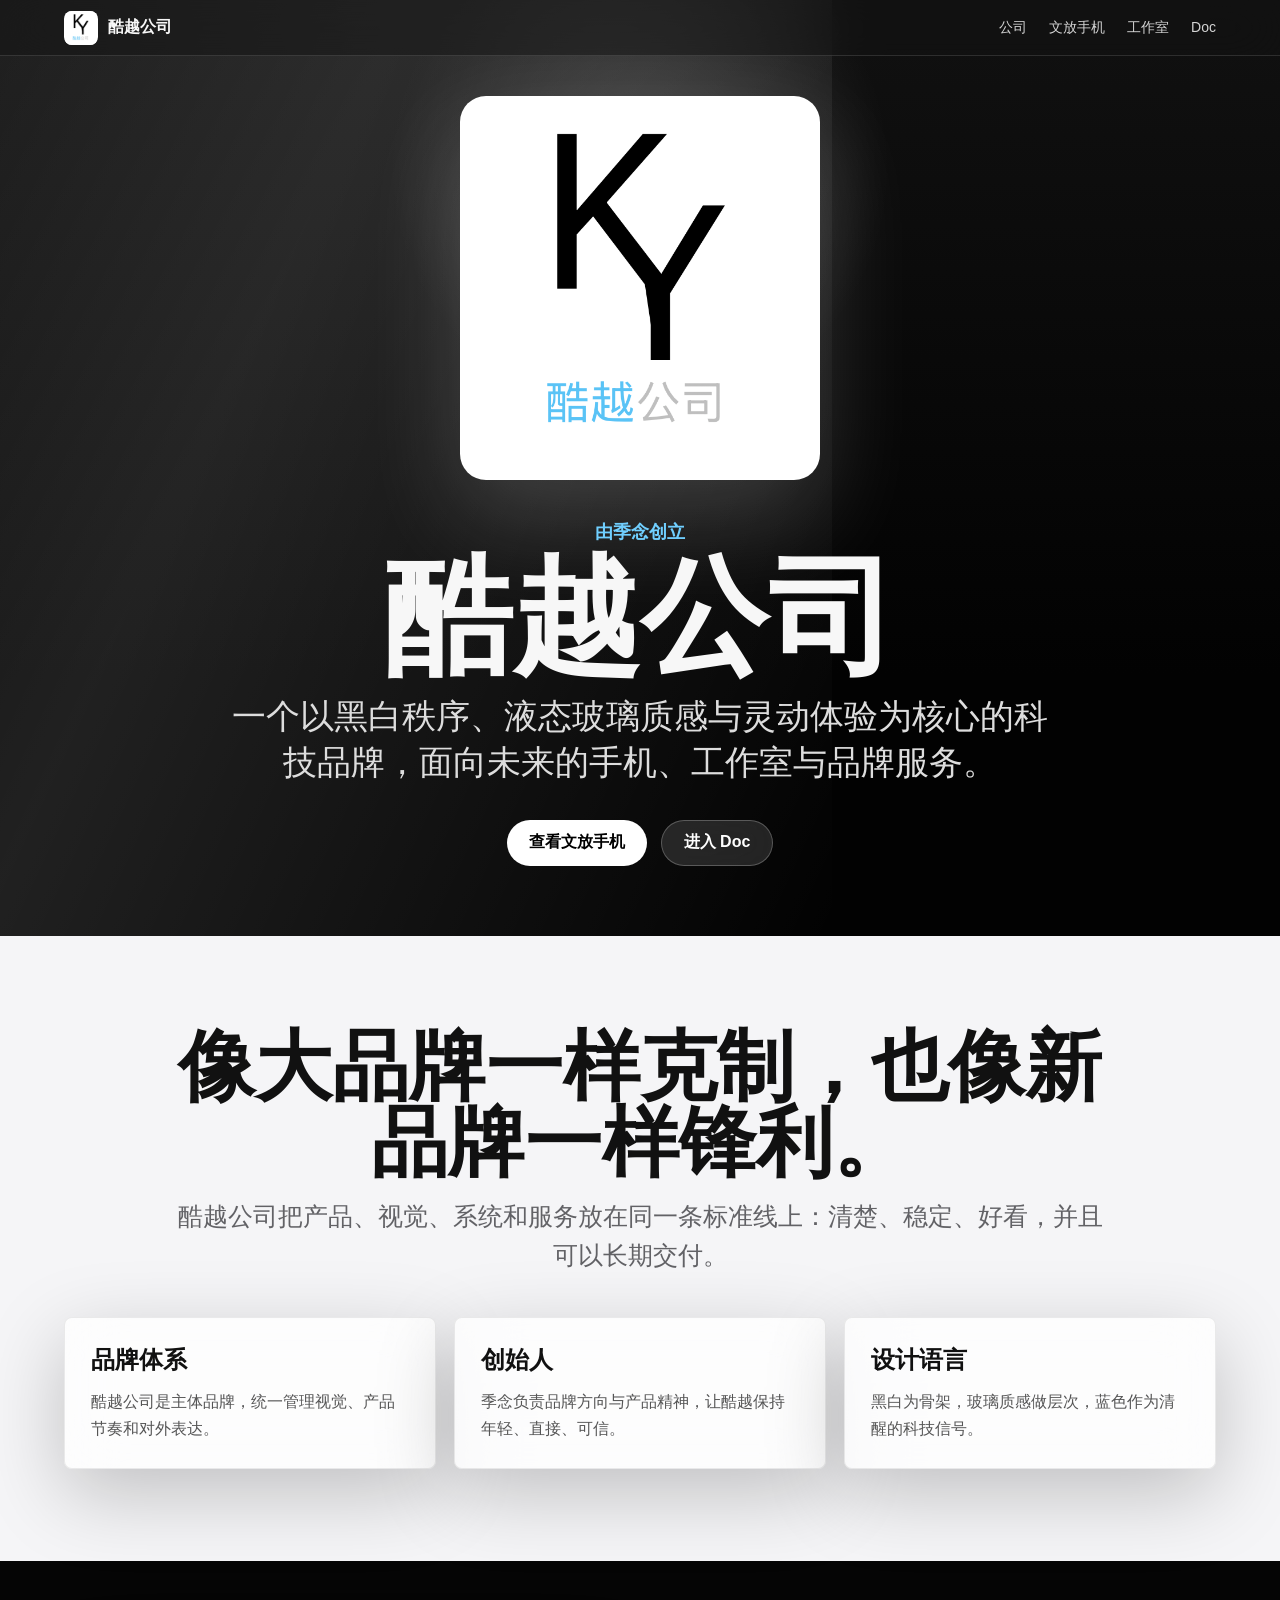
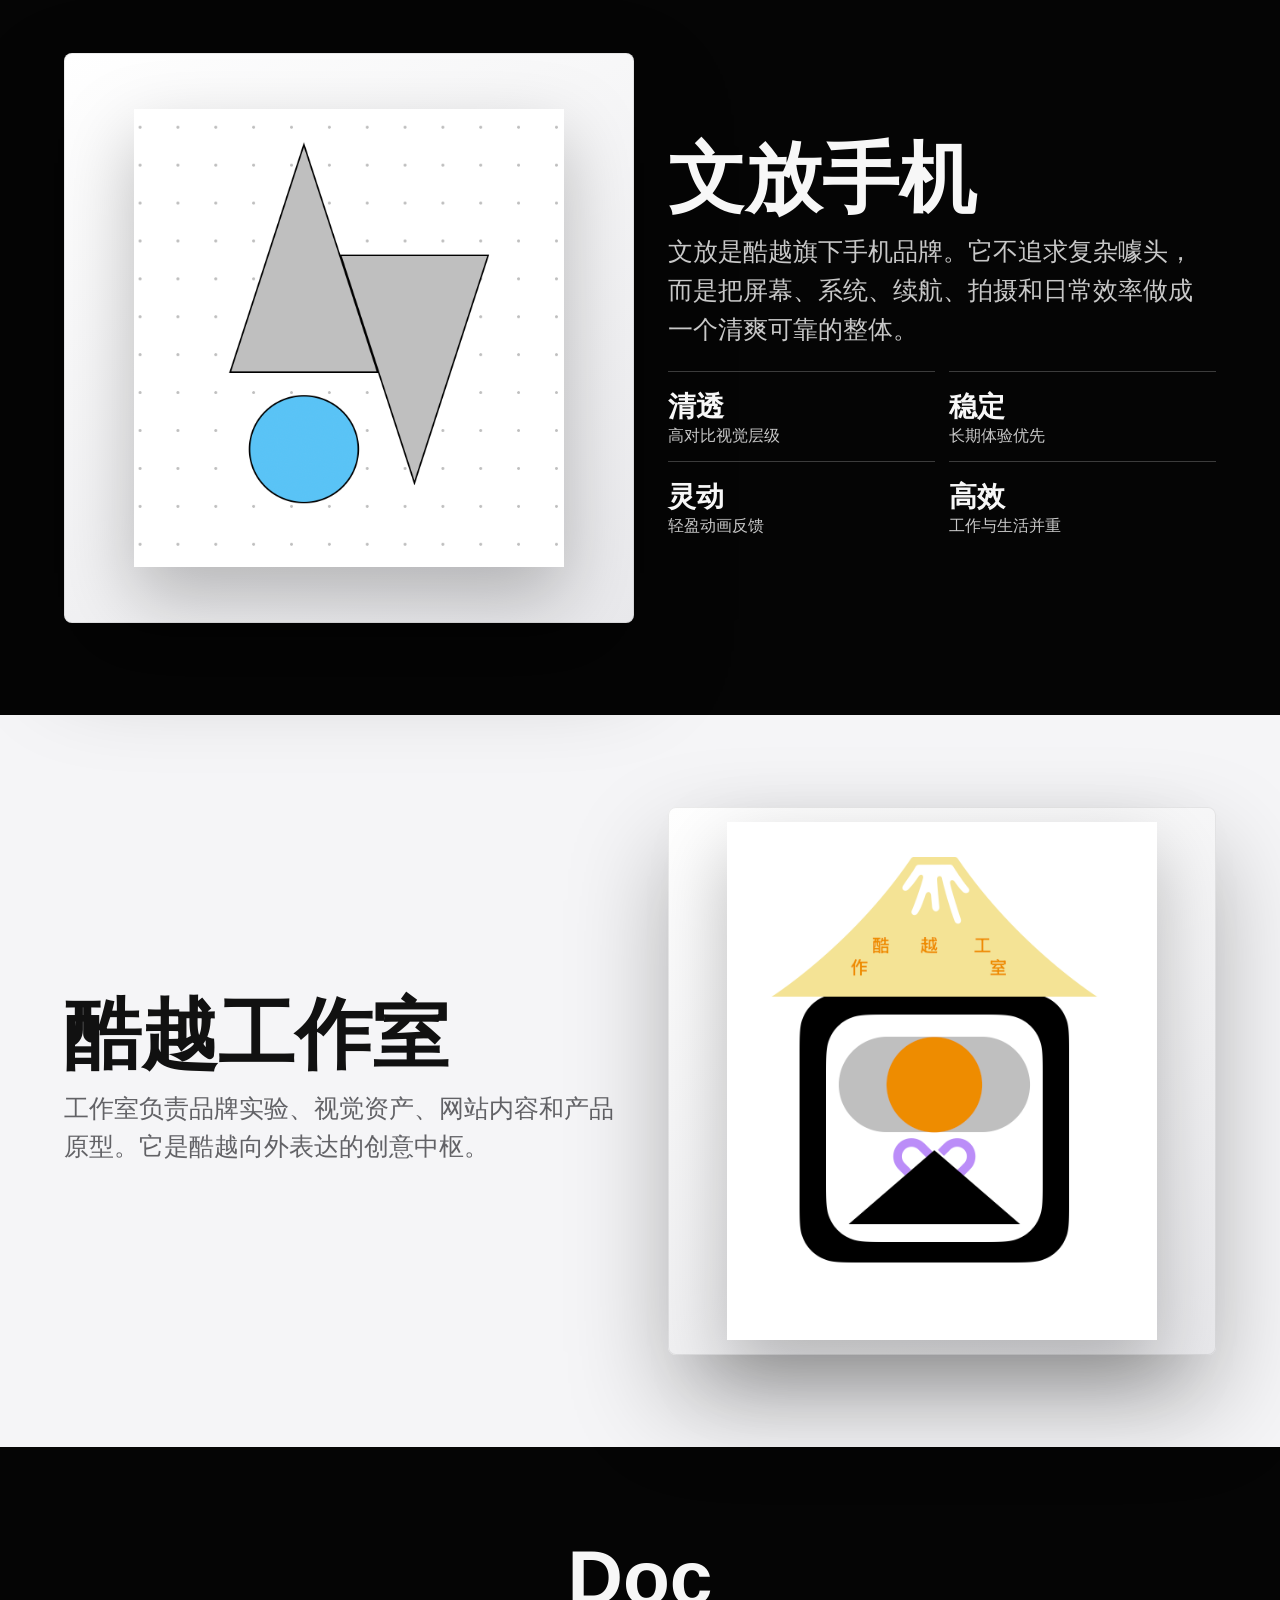
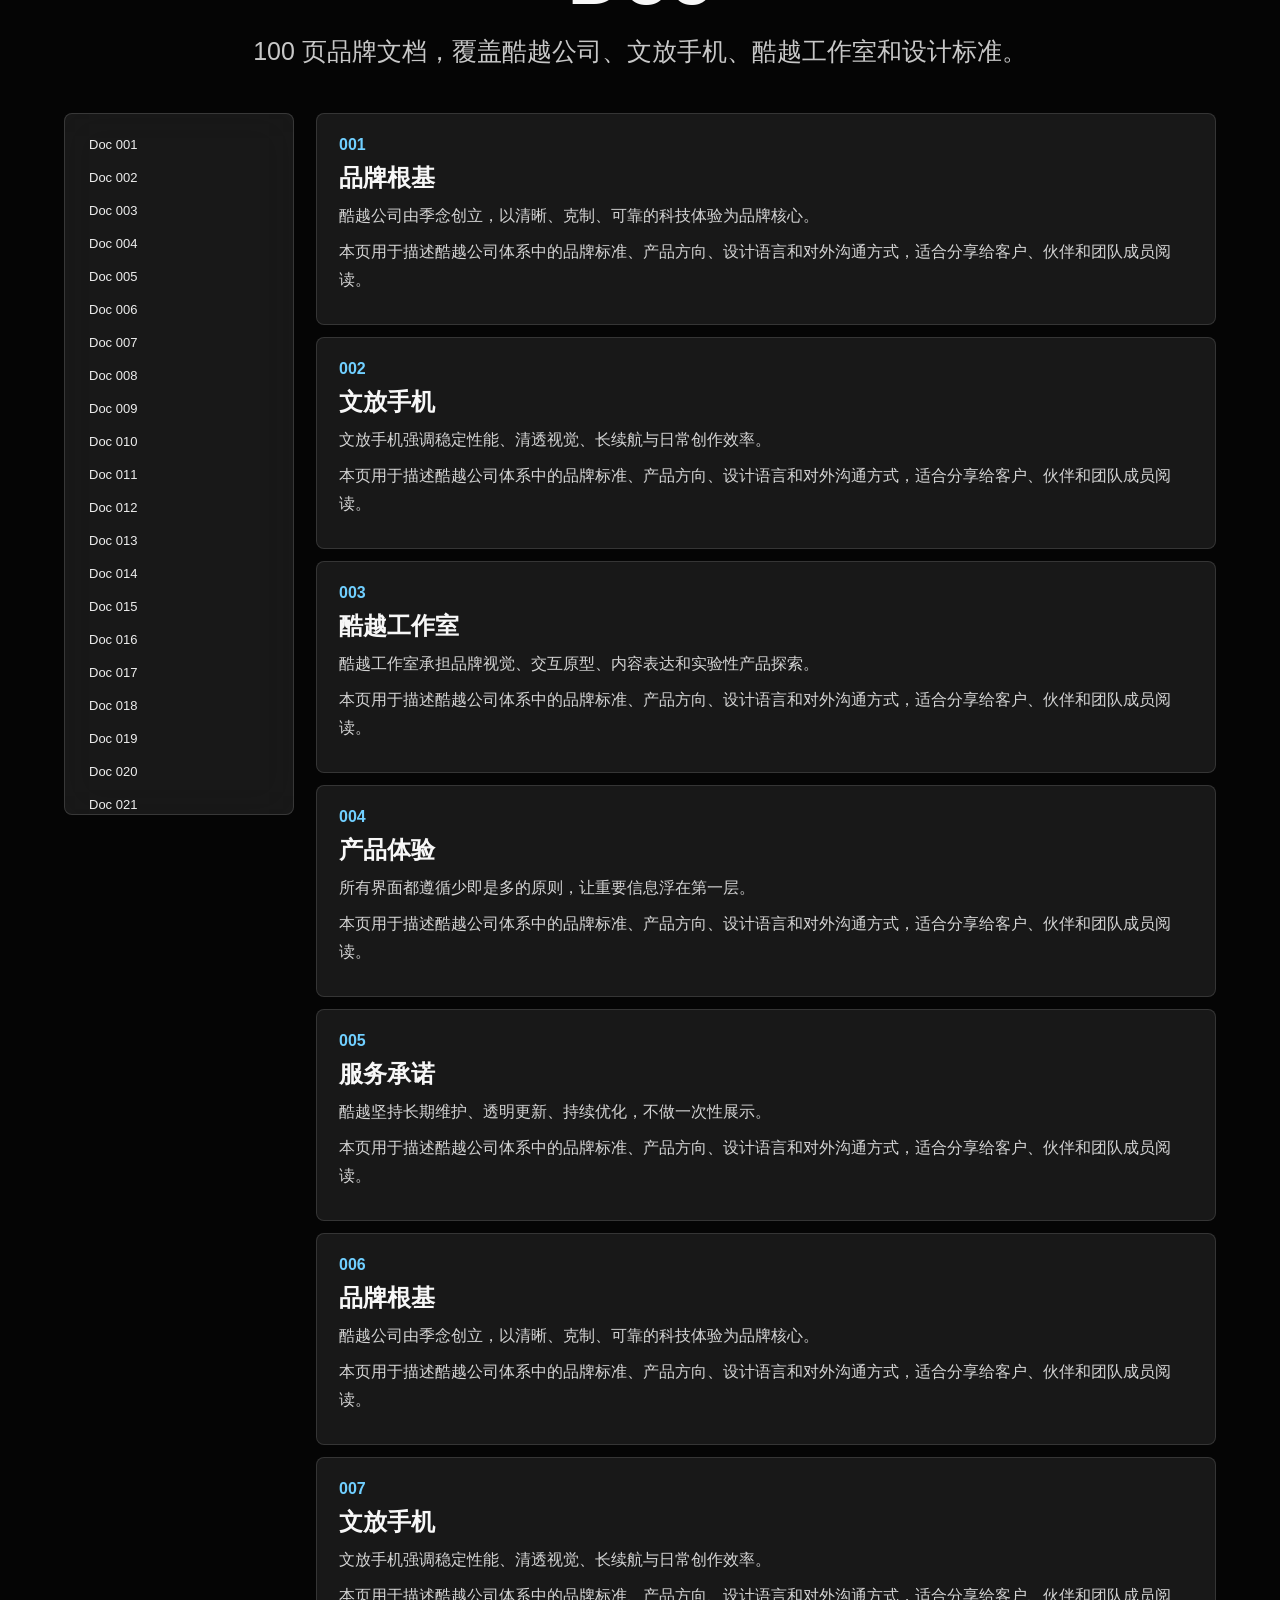
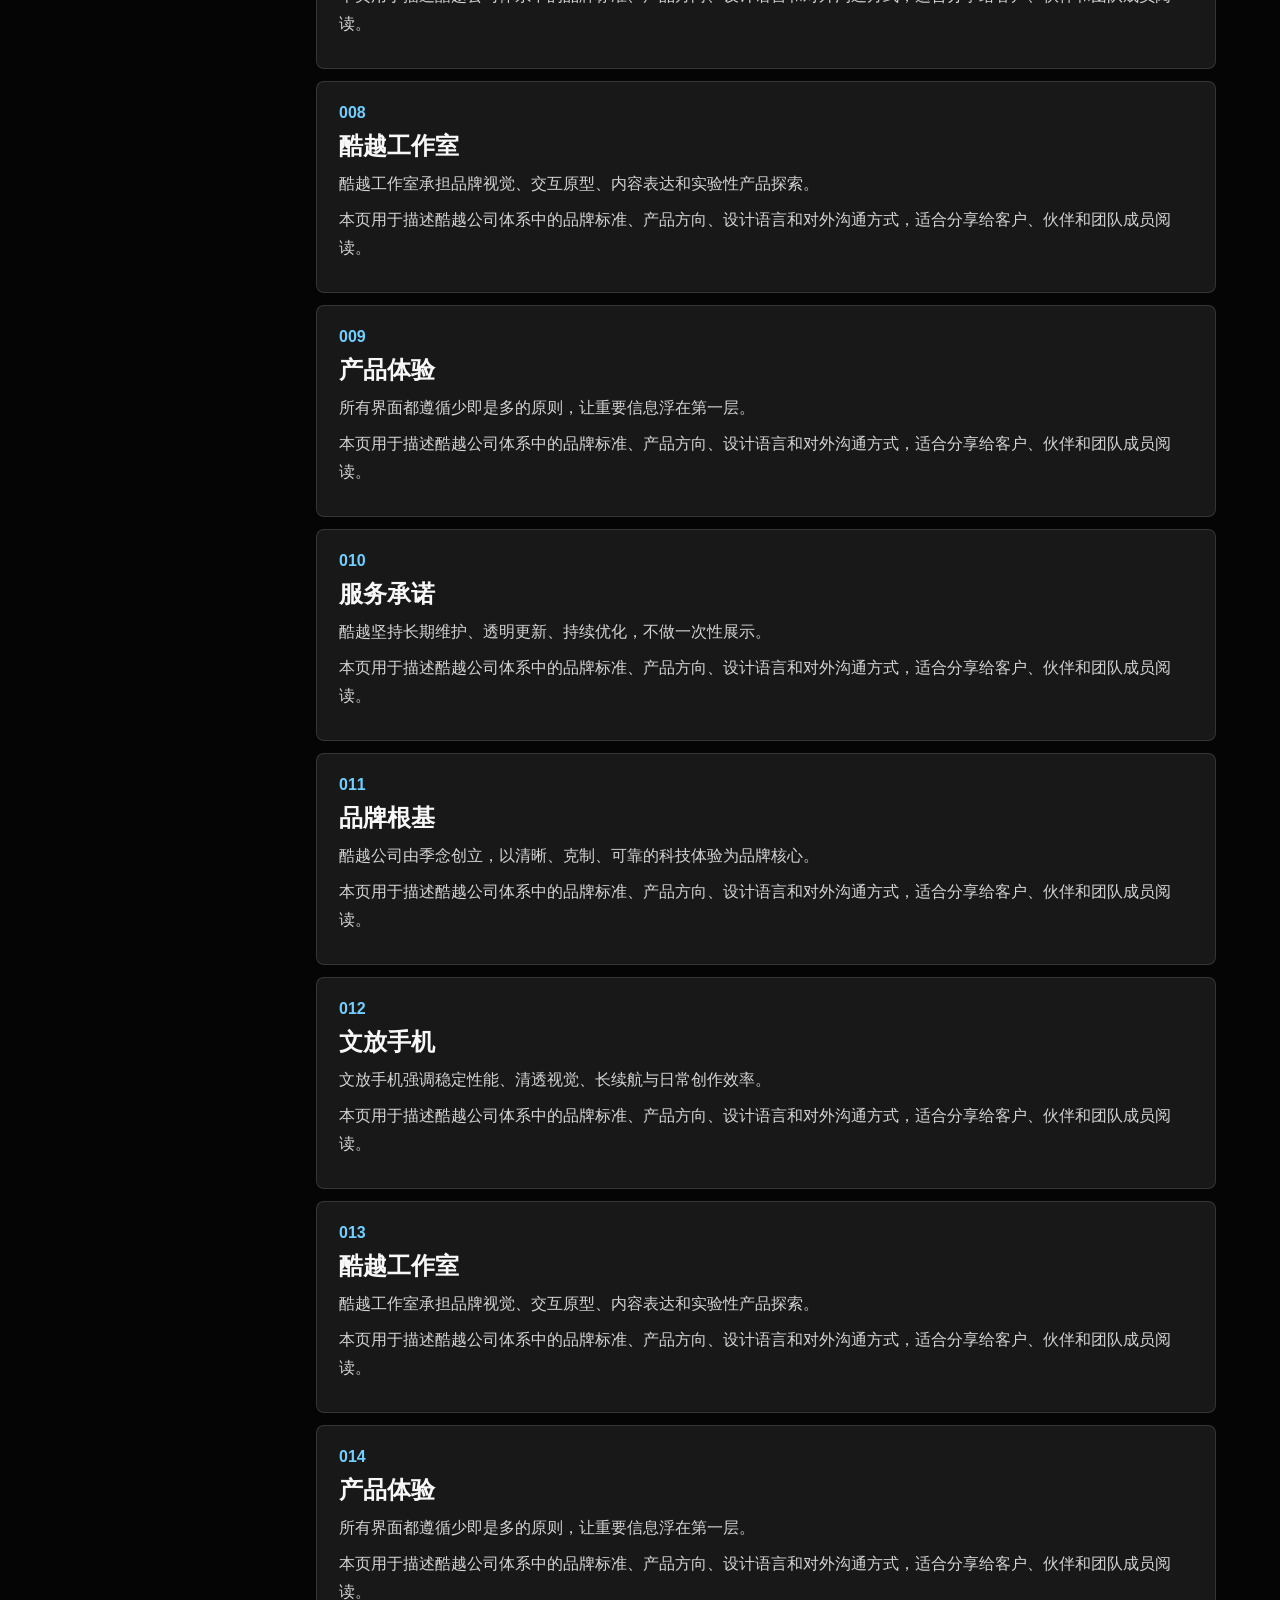
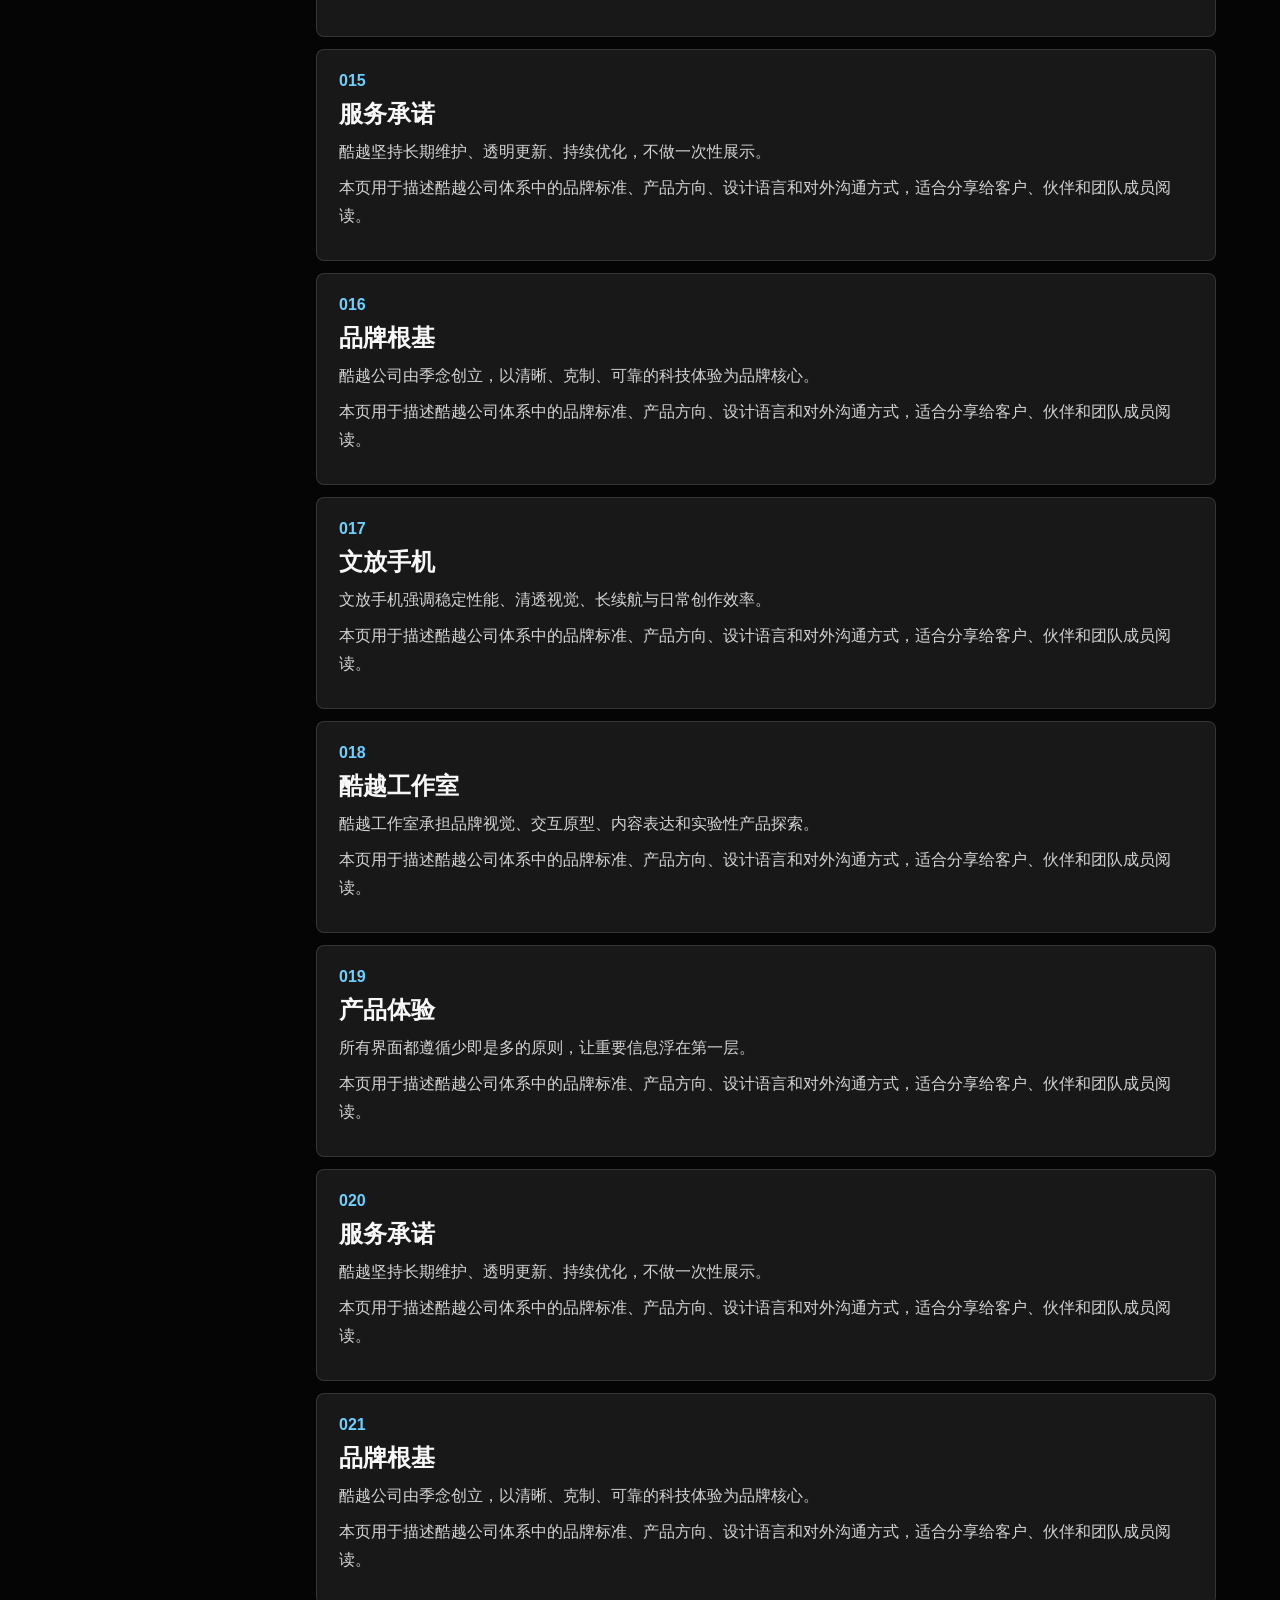
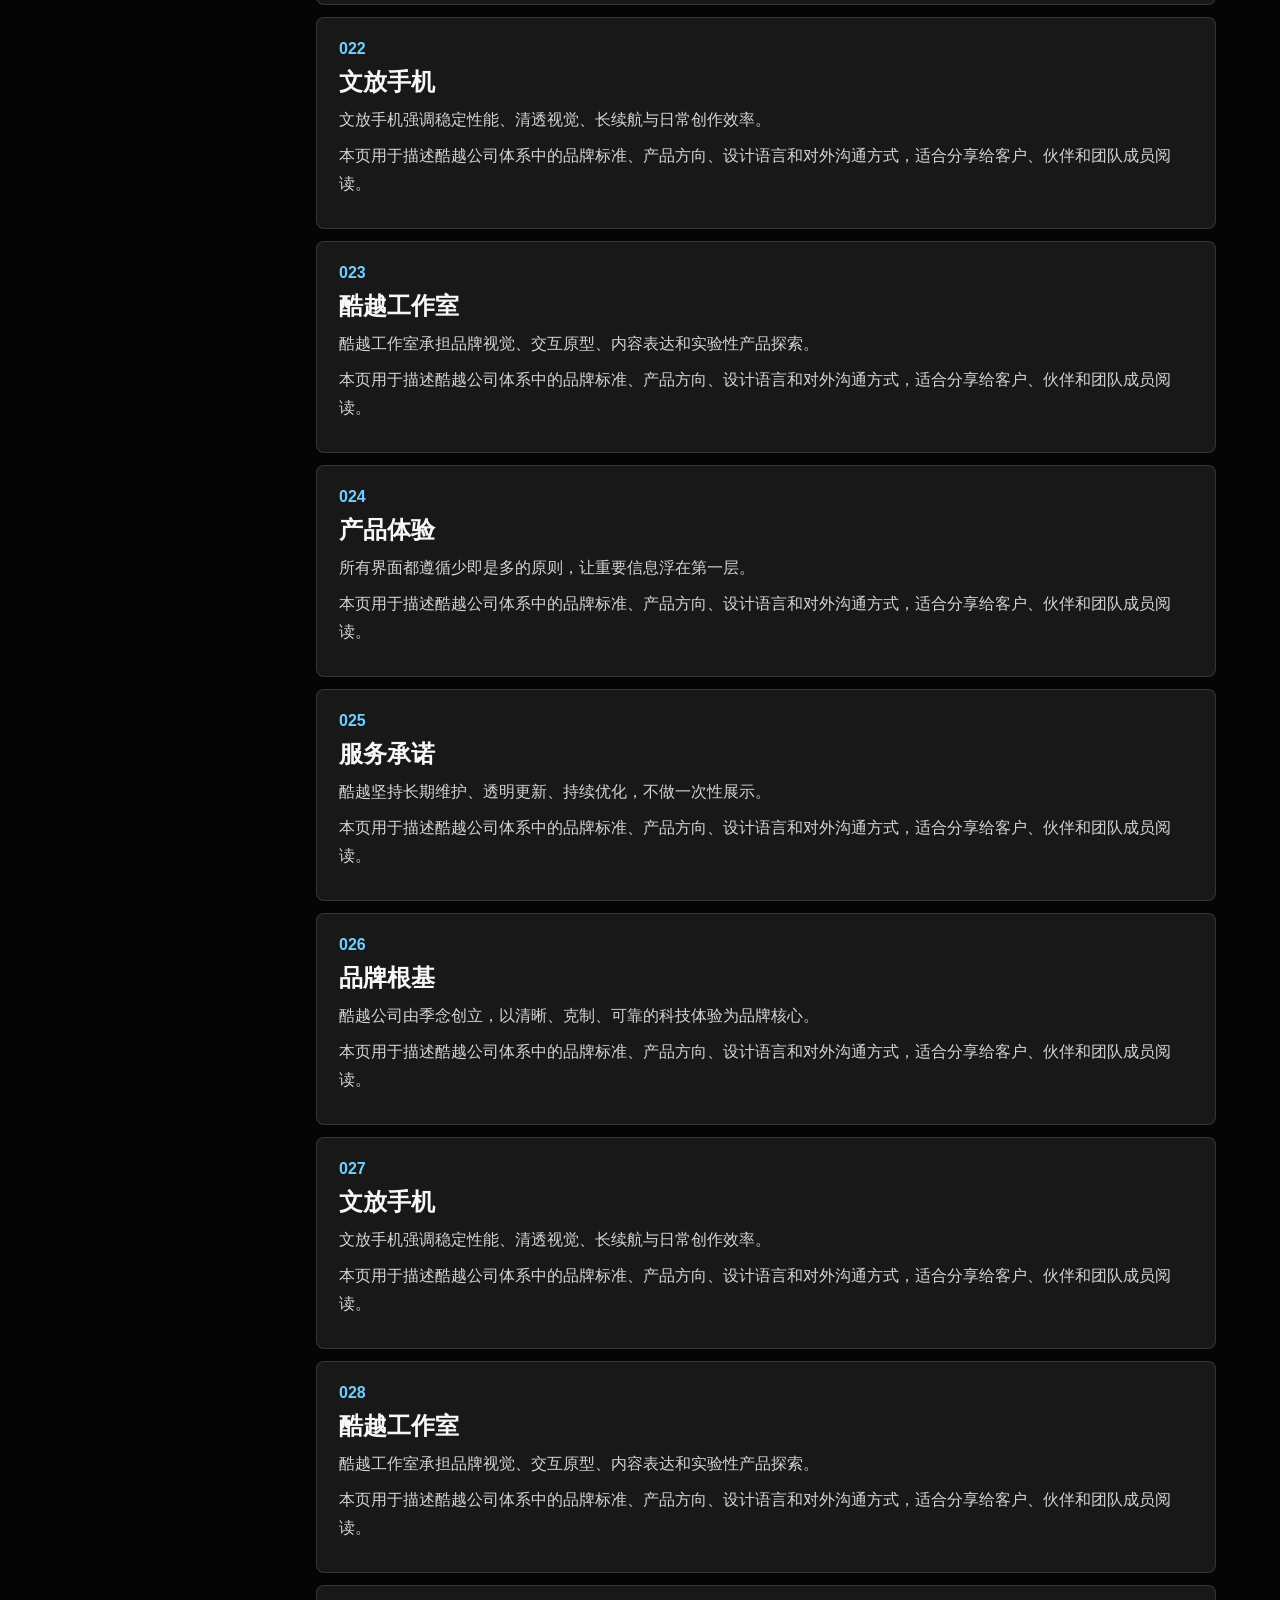
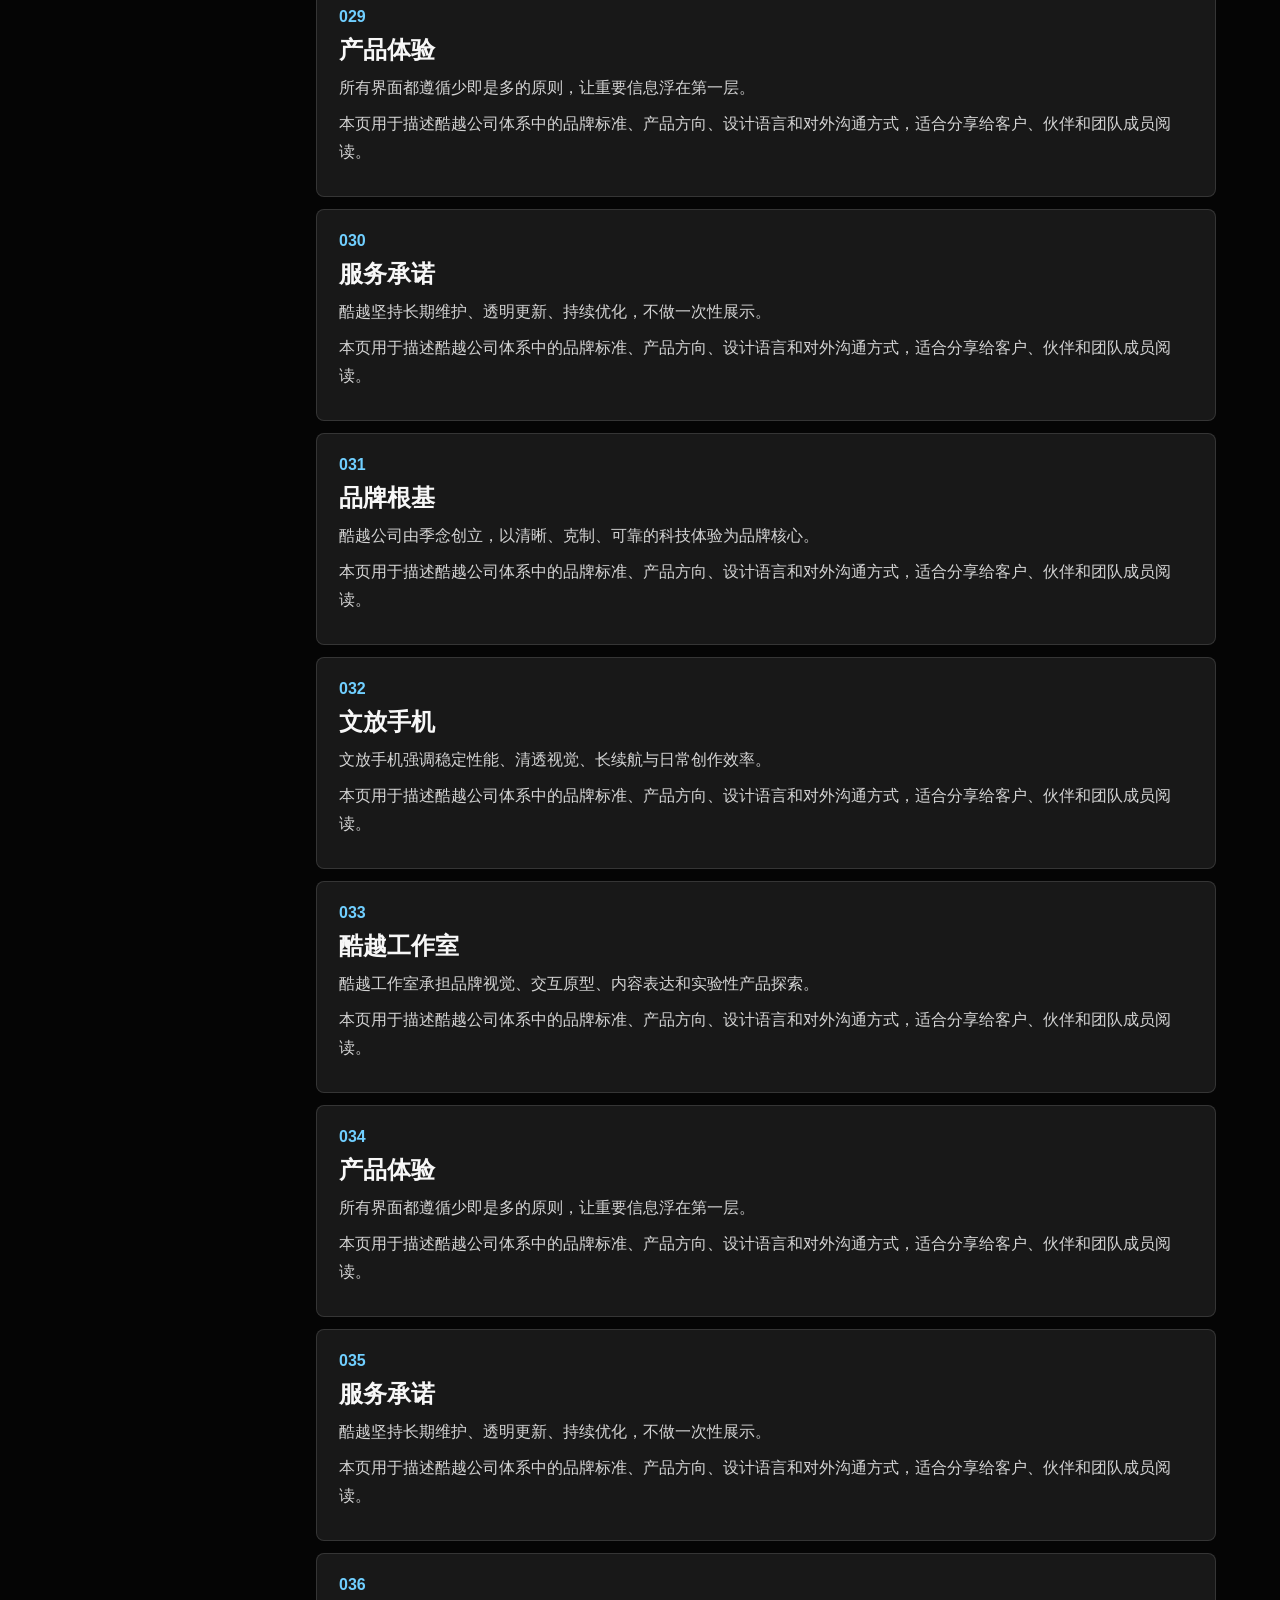
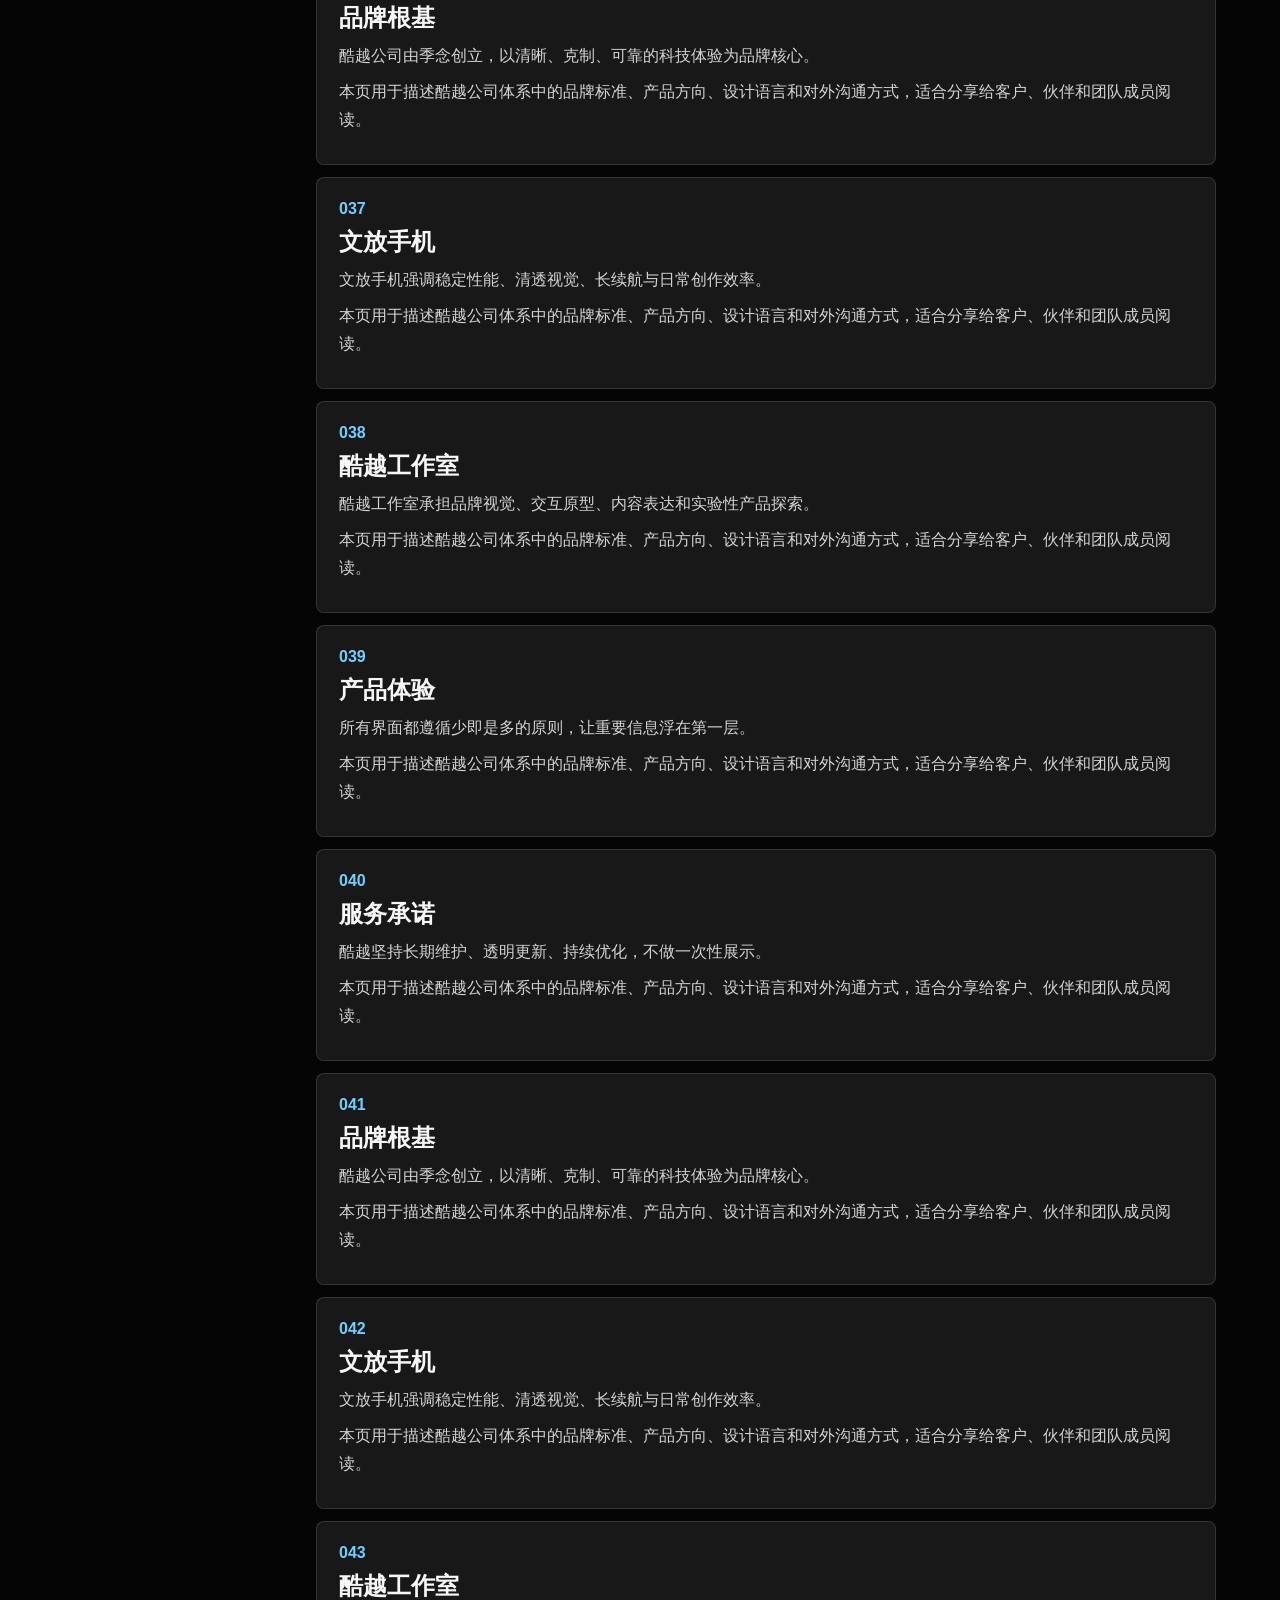
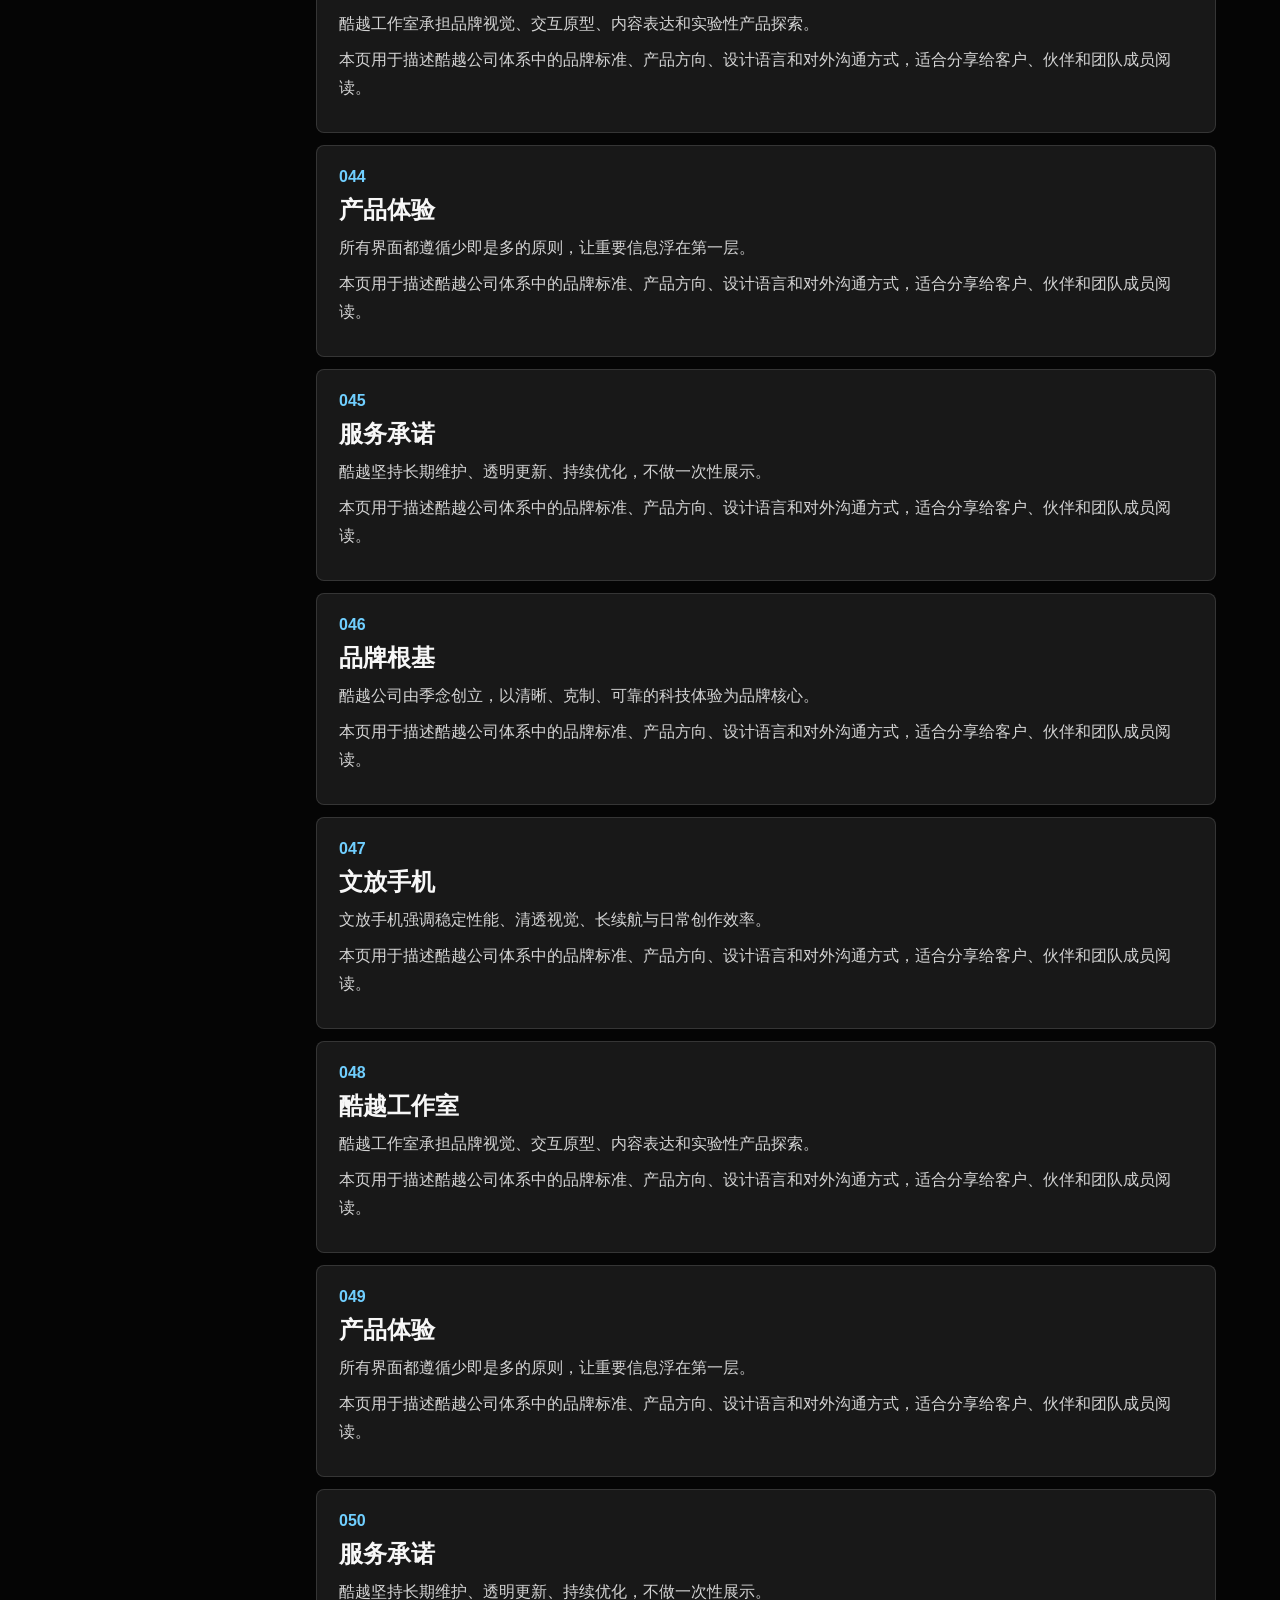
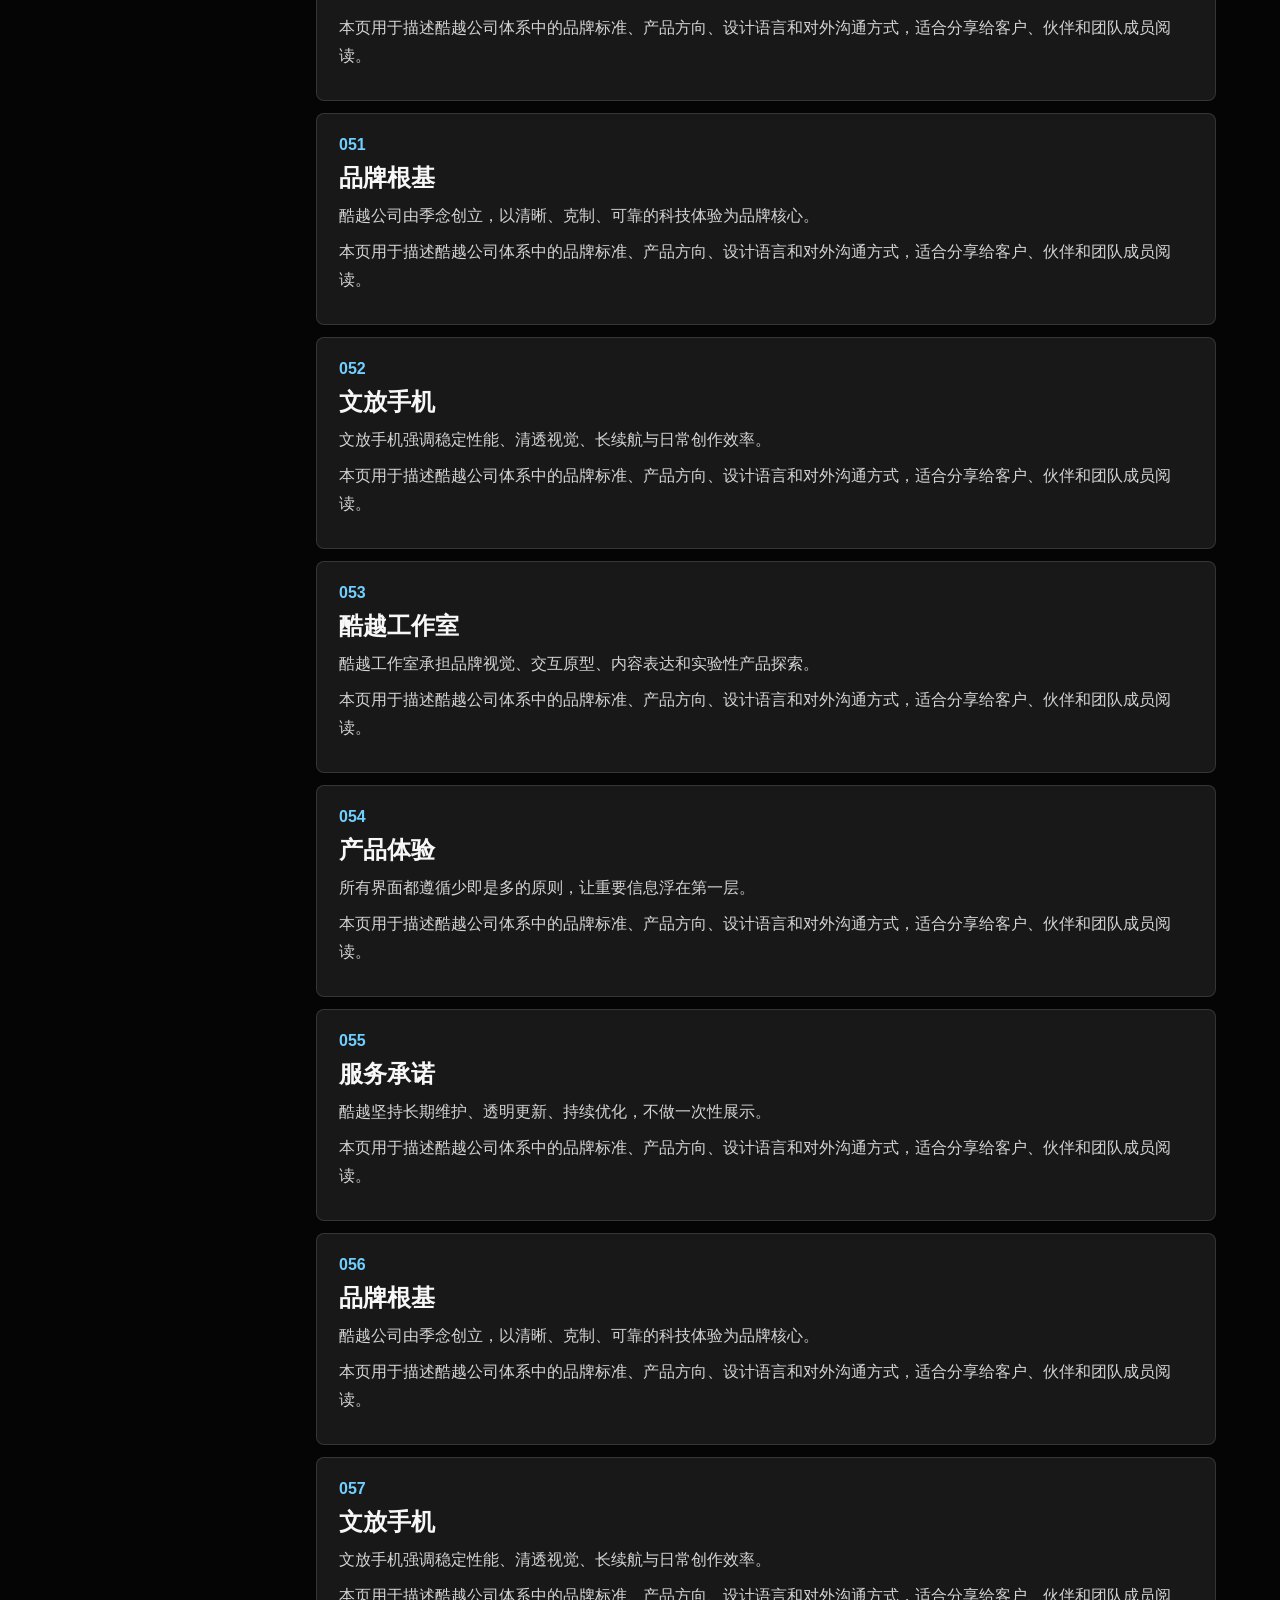
==== index.html @ 1fb1a446 "Add files via upload" ====
<!doctype html>
<html lang="zh-CN">
<head>
<meta charset="utf-8">
<meta name="viewport" content="width=device-width,initial-scale=1">
<title>酷越公司 | Kuyue</title>
<style>
*{box-sizing:border-box}html{scroll-behavior:smooth}body{margin:0;font-family:-apple-system,BlinkMacSystemFont,"SF Pro Display","PingFang SC","Microsoft YaHei",Arial,sans-serif;background:#050505;color:#f7f7f7;letter-spacing:0;overflow-x:hidden}.nav{position:fixed;top:0;left:0;right:0;height:56px;z-index:20;display:flex;align-items:center;justify-content:space-between;padding:0 clamp(18px,5vw,72px);background:rgba(20,20,20,.48);backdrop-filter:blur(26px) saturate(1.5);border-bottom:1px solid rgba(255,255,255,.12)}.brand{display:flex;align-items:center;gap:10px;font-weight:700}.brand img{width:34px;height:34px;object-fit:contain;background:#fff;border-radius:8px}.nav a{color:#f4f4f4;text-decoration:none;font-size:14px;margin-left:22px;opacity:.86}.nav a:hover{opacity:1}.hero{min-height:96vh;display:grid;place-items:center;padding:96px 22px 70px;position:relative;background:radial-gradient(circle at 50% 18%,rgba(255,255,255,.18),transparent 25%),linear-gradient(180deg,#111,#020202 72%)}.hero:before{content:"";position:absolute;inset:0;background:linear-gradient(115deg,transparent,rgba(255,255,255,.12),transparent);transform:translateX(-35%);animation:shine 8s ease-in-out infinite}@keyframes shine{50%{transform:translateX(35%)}}.hero-inner{position:relative;text-align:center;max-width:1040px}.hero-logo{width:min(360px,70vw);border-radius:26px;background:rgba(255,255,255,.94);box-shadow:0 40px 100px rgba(255,255,255,.18);margin-bottom:36px}.eyebrow{color:#70cfff;font-size:18px;font-weight:700}.hero h1{font-size:clamp(54px,10vw,132px);line-height:.92;margin:14px 0 18px}.hero p{font-size:clamp(20px,3vw,34px);line-height:1.35;color:#ddd;margin:0 auto;max-width:820px}.actions{display:flex;gap:14px;justify-content:center;flex-wrap:wrap;margin-top:34px}.btn{display:inline-flex;align-items:center;justify-content:center;min-height:46px;padding:0 22px;border-radius:999px;text-decoration:none;font-weight:700}.primary{background:#fff;color:#000}.secondary{background:rgba(255,255,255,.12);color:#fff;border:1px solid rgba(255,255,255,.24);backdrop-filter:blur(18px)}section{padding:92px clamp(20px,5vw,78px)}.light{background:#f5f5f7;color:#111}.dark{background:#050505}.section-head{max-width:930px;margin:0 auto 42px;text-align:center}.section-head h2{font-size:clamp(38px,6vw,78px);line-height:1;margin:0 0 16px}.section-head p{font-size:clamp(18px,2.4vw,25px);color:#626266;line-height:1.55;margin:0}.dark .section-head p{color:#c8c8c8}.grid{display:grid;grid-template-columns:repeat(3,minmax(0,1fr));gap:18px;max-width:1180px;margin:0 auto}.glass{border:1px solid rgba(255,255,255,.28);background:linear-gradient(145deg,rgba(255,255,255,.2),rgba(255,255,255,.06));backdrop-filter:blur(28px) saturate(1.6);border-radius:8px;padding:26px;box-shadow:0 24px 80px rgba(0,0,0,.22)}.light .glass{background:rgba(255,255,255,.74);border-color:rgba(0,0,0,.08)}.glass h3{font-size:24px;margin:0 0 12px}.glass p{color:#d6d6d6;line-height:1.7;margin:0}.light .glass p{color:#555}.product{display:grid;grid-template-columns:1.02fr .98fr;gap:34px;align-items:center;max-width:1180px;margin:0 auto}.device{aspect-ratio:1/1;border-radius:8px;background:linear-gradient(150deg,#fff,#e9e9ec);display:grid;place-items:center;box-shadow:inset 0 0 0 1px rgba(0,0,0,.08),0 45px 100px rgba(0,0,0,.28)}.device img{width:min(430px,82%);filter:drop-shadow(0 30px 36px rgba(0,0,0,.25))}.specs{display:grid;grid-template-columns:repeat(2,1fr);gap:14px;margin-top:22px}.spec{border-top:1px solid rgba(255,255,255,.22);padding-top:16px}.spec b{display:block;font-size:28px}.spec span{color:#c8c8c8}.doc-shell{max-width:1180px;margin:0 auto;display:grid;grid-template-columns:230px 1fr;gap:22px}.doc-nav{position:sticky;top:76px;align-self:start;max-height:78vh;overflow:auto;padding:14px;border-radius:8px;background:rgba(255,255,255,.08);border:1px solid rgba(255,255,255,.14);backdrop-filter:blur(20px)}.doc-nav a{display:block;color:#eee;text-decoration:none;padding:9px 10px;border-radius:6px;font-size:13px}.doc-nav a:hover{background:rgba(255,255,255,.12)}.doc-pages{display:grid;gap:12px}.doc-page{border-radius:8px;padding:22px;background:rgba(255,255,255,.08);border:1px solid rgba(255,255,255,.12)}.doc-page span{color:#70cfff;font-weight:800}.doc-page h3{font-size:24px;margin:8px 0}.doc-page p{color:#d4d4d4;line-height:1.75;margin:0 0 8px}.founder{display:flex;align-items:center;justify-content:space-between;gap:26px;max-width:1180px;margin:0 auto}.founder strong{font-size:clamp(40px,7vw,92px)}.footer{padding:34px clamp(20px,5vw,78px);border-top:1px solid rgba(255,255,255,.12);color:#aaa;display:flex;justify-content:space-between;gap:20px;flex-wrap:wrap}@media(max-width:860px){.nav a{margin-left:12px;font-size:12px}.grid,.product,.doc-shell{grid-template-columns:1fr}.hero h1{font-size:54px}.founder{display:block}.doc-nav{position:relative;top:0;max-height:220px}.specs{grid-template-columns:1fr}}
</style>
</head>
<body>
<nav class="nav"><div class="brand"><img src="[data-uri]" alt="酷越公司 Logo"><span>酷越公司</span></div><div><a href="#company">公司</a><a href="#phone">文放手机</a><a href="#studio">工作室</a><a href="#docs">Doc</a></div></nav>
<header class="hero"><div class="hero-inner"><img class="hero-logo" src="[data-uri]" alt="酷越公司"><div class="eyebrow">由季念创立</div><h1>酷越公司</h1><p>一个以黑白秩序、液态玻璃质感与灵动体验为核心的科技品牌，面向未来的手机、工作室与品牌服务。</p><div class="actions"><a class="btn primary" href="#phone">查看文放手机</a><a class="btn secondary" href="#docs">进入 Doc</a></div></div></header>
<section id="company" class="light"><div class="section-head"><h2>像大品牌一样克制，也像新品牌一样锋利。</h2><p>酷越公司把产品、视觉、系统和服务放在同一条标准线上：清楚、稳定、好看，并且可以长期交付。</p></div><div class="grid"><div class="glass"><h3>品牌体系</h3><p>酷越公司是主体品牌，统一管理视觉、产品节奏和对外表达。</p></div><div class="glass"><h3>创始人</h3><p>季念负责品牌方向与产品精神，让酷越保持年轻、直接、可信。</p></div><div class="glass"><h3>设计语言</h3><p>黑白为骨架，玻璃质感做层次，蓝色作为清醒的科技信号。</p></div></div></section>
<section id="phone" class="dark"><div class="product"><div class="device"><img src="[data-uri]" alt="文放手机品牌图形"></div><div><div class="section-head" style="text-align:left;margin:0"><h2>文放手机</h2><p>文放是酷越旗下手机品牌。它不追求复杂噱头，而是把屏幕、系统、续航、拍摄和日常效率做成一个清爽可靠的整体。</p></div><div class="specs"><div class="spec"><b>清透</b><span>高对比视觉层级</span></div><div class="spec"><b>稳定</b><span>长期体验优先</span></div><div class="spec"><b>灵动</b><span>轻盈动画反馈</span></div><div class="spec"><b>高效</b><span>工作与生活并重</span></div></div></div></div></section>
<section id="studio" class="light"><div class="product"><div><div class="section-head" style="text-align:left;margin:0"><h2>酷越工作室</h2><p>工作室负责品牌实验、视觉资产、网站内容和产品原型。它是酷越向外表达的创意中枢。</p></div></div><div class="device"><img src="[data-uri]" alt="酷越工作室 Logo"></div></div></section>
<section id="docs" class="dark"><div class="section-head"><h2>Doc</h2><p>100 页品牌文档，覆盖酷越公司、文放手机、酷越工作室和设计标准。</p></div><div class="doc-shell"><aside class="doc-nav"><a href="#doc-001">Doc 001</a><a href="#doc-002">Doc 002</a><a href="#doc-003">Doc 003</a><a href="#doc-004">Doc 004</a><a href="#doc-005">Doc 005</a><a href="#doc-006">Doc 006</a><a href="#doc-007">Doc 007</a><a href="#doc-008">Doc 008</a><a href="#doc-009">Doc 009</a><a href="#doc-010">Doc 010</a><a href="#doc-011">Doc 011</a><a href="#doc-012">Doc 012</a><a href="#doc-013">Doc 013</a><a href="#doc-014">Doc 014</a><a href="#doc-015">Doc 015</a><a href="#doc-016">Doc 016</a><a href="#doc-017">Doc 017</a><a href="#doc-018">Doc 018</a><a href="#doc-019">Doc 019</a><a href="#doc-020">Doc 020</a><a href="#doc-021">Doc 021</a><a href="#doc-022">Doc 022</a><a href="#doc-023">Doc 023</a><a href="#doc-024">Doc 024</a><a href="#doc-025">Doc 025</a><a href="#doc-026">Doc 026</a><a href="#doc-027">Doc 027</a><a href="#doc-028">Doc 028</a><a href="#doc-029">Doc 029</a><a href="#doc-030">Doc 030</a><a href="#doc-031">Doc 031</a><a href="#doc-032">Doc 032</a><a href="#doc-033">Doc 033</a><a href="#doc-034">Doc 034</a><a href="#doc-035">Doc 035</a><a href="#doc-036">Doc 036</a><a href="#doc-037">Doc 037</a><a href="#doc-038">Doc 038</a><a href="#doc-039">Doc 039</a><a href="#doc-040">Doc 040</a><a href="#doc-041">Doc 041</a><a href="#doc-042">Doc 042</a><a href="#doc-043">Doc 043</a><a href="#doc-044">Doc 044</a><a href="#doc-045">Doc 045</a><a href="#doc-046">Doc 046</a><a href="#doc-047">Doc 047</a><a href="#doc-048">Doc 048</a><a href="#doc-049">Doc 049</a><a href="#doc-050">Doc 050</a><a href="#doc-051">Doc 051</a><a href="#doc-052">Doc 052</a><a href="#doc-053">Doc 053</a><a href="#doc-054">Doc 054</a><a href="#doc-055">Doc 055</a><a href="#doc-056">Doc 056</a><a href="#doc-057">Doc 057</a><a href="#doc-058">Doc 058</a><a href="#doc-059">Doc 059</a><a href="#doc-060">Doc 060</a><a href="#doc-061">Doc 061</a><a href="#doc-062">Doc 062</a><a href="#doc-063">Doc 063</a><a href="#doc-064">Doc 064</a><a href="#doc-065">Doc 065</a><a href="#doc-066">Doc 066</a><a href="#doc-067">Doc 067</a><a href="#doc-068">Doc 068</a><a href="#doc-069">Doc 069</a><a href="#doc-070">Doc 070</a><a href="#doc-071">Doc 071</a><a href="#doc-072">Doc 072</a><a href="#doc-073">Doc 073</a><a href="#doc-074">Doc 074</a><a href="#doc-075">Doc 075</a><a href="#doc-076">Doc 076</a><a href="#doc-077">Doc 077</a><a href="#doc-078">Doc 078</a><a href="#doc-079">Doc 079</a><a href="#doc-080">Doc 080</a><a href="#doc-081">Doc 081</a><a href="#doc-082">Doc 082</a><a href="#doc-083">Doc 083</a><a href="#doc-084">Doc 084</a><a href="#doc-085">Doc 085</a><a href="#doc-086">Doc 086</a><a href="#doc-087">Doc 087</a><a href="#doc-088">Doc 088</a><a href="#doc-089">Doc 089</a><a href="#doc-090">Doc 090</a><a href="#doc-091">Doc 091</a><a href="#doc-092">Doc 092</a><a href="#doc-093">Doc 093</a><a href="#doc-094">Doc 094</a><a href="#doc-095">Doc 095</a><a href="#doc-096">Doc 096</a><a href="#doc-097">Doc 097</a><a href="#doc-098">Doc 098</a><a href="#doc-099">Doc 099</a><a href="#doc-100">Doc 100</a></aside><main class="doc-pages"><article class="doc-page" id="doc-001"><span>001</span><h3>品牌根基</h3><p>酷越公司由季念创立，以清晰、克制、可靠的科技体验为品牌核心。</p><p>本页用于描述酷越公司体系中的品牌标准、产品方向、设计语言和对外沟通方式，适合分享给客户、伙伴和团队成员阅读。</p></article>
<article class="doc-page" id="doc-002"><span>002</span><h3>文放手机</h3><p>文放手机强调稳定性能、清透视觉、长续航与日常创作效率。</p><p>本页用于描述酷越公司体系中的品牌标准、产品方向、设计语言和对外沟通方式，适合分享给客户、伙伴和团队成员阅读。</p></article>
<article class="doc-page" id="doc-003"><span>003</span><h3>酷越工作室</h3><p>酷越工作室承担品牌视觉、交互原型、内容表达和实验性产品探索。</p><p>本页用于描述酷越公司体系中的品牌标准、产品方向、设计语言和对外沟通方式，适合分享给客户、伙伴和团队成员阅读。</p></article>
<article class="doc-page" id="doc-004"><span>004</span><h3>产品体验</h3><p>所有界面都遵循少即是多的原则，让重要信息浮在第一层。</p><p>本页用于描述酷越公司体系中的品牌标准、产品方向、设计语言和对外沟通方式，适合分享给客户、伙伴和团队成员阅读。</p></article>
<article class="doc-page" id="doc-005"><span>005</span><h3>服务承诺</h3><p>酷越坚持长期维护、透明更新、持续优化，不做一次性展示。</p><p>本页用于描述酷越公司体系中的品牌标准、产品方向、设计语言和对外沟通方式，适合分享给客户、伙伴和团队成员阅读。</p></article>
<article class="doc-page" id="doc-006"><span>006</span><h3>品牌根基</h3><p>酷越公司由季念创立，以清晰、克制、可靠的科技体验为品牌核心。</p><p>本页用于描述酷越公司体系中的品牌标准、产品方向、设计语言和对外沟通方式，适合分享给客户、伙伴和团队成员阅读。</p></article>
<article class="doc-page" id="doc-007"><span>007</span><h3>文放手机</h3><p>文放手机强调稳定性能、清透视觉、长续航与日常创作效率。</p><p>本页用于描述酷越公司体系中的品牌标准、产品方向、设计语言和对外沟通方式，适合分享给客户、伙伴和团队成员阅读。</p></article>
<article class="doc-page" id="doc-008"><span>008</span><h3>酷越工作室</h3><p>酷越工作室承担品牌视觉、交互原型、内容表达和实验性产品探索。</p><p>本页用于描述酷越公司体系中的品牌标准、产品方向、设计语言和对外沟通方式，适合分享给客户、伙伴和团队成员阅读。</p></article>
<article class="doc-page" id="doc-009"><span>009</span><h3>产品体验</h3><p>所有界面都遵循少即是多的原则，让重要信息浮在第一层。</p><p>本页用于描述酷越公司体系中的品牌标准、产品方向、设计语言和对外沟通方式，适合分享给客户、伙伴和团队成员阅读。</p></article>
<article class="doc-page" id="doc-010"><span>010</span><h3>服务承诺</h3><p>酷越坚持长期维护、透明更新、持续优化，不做一次性展示。</p><p>本页用于描述酷越公司体系中的品牌标准、产品方向、设计语言和对外沟通方式，适合分享给客户、伙伴和团队成员阅读。</p></article>
<article class="doc-page" id="doc-011"><span>011</span><h3>品牌根基</h3><p>酷越公司由季念创立，以清晰、克制、可靠的科技体验为品牌核心。</p><p>本页用于描述酷越公司体系中的品牌标准、产品方向、设计语言和对外沟通方式，适合分享给客户、伙伴和团队成员阅读。</p></article>
<article class="doc-page" id="doc-012"><span>012</span><h3>文放手机</h3><p>文放手机强调稳定性能、清透视觉、长续航与日常创作效率。</p><p>本页用于描述酷越公司体系中的品牌标准、产品方向、设计语言和对外沟通方式，适合分享给客户、伙伴和团队成员阅读。</p></article>
<article class="doc-page" id="doc-013"><span>013</span><h3>酷越工作室</h3><p>酷越工作室承担品牌视觉、交互原型、内容表达和实验性产品探索。</p><p>本页用于描述酷越公司体系中的品牌标准、产品方向、设计语言和对外沟通方式，适合分享给客户、伙伴和团队成员阅读。</p></article>
<article class="doc-page" id="doc-014"><span>014</span><h3>产品体验</h3><p>所有界面都遵循少即是多的原则，让重要信息浮在第一层。</p><p>本页用于描述酷越公司体系中的品牌标准、产品方向、设计语言和对外沟通方式，适合分享给客户、伙伴和团队成员阅读。</p></article>
<article class="doc-page" id="doc-015"><span>015</span><h3>服务承诺</h3><p>酷越坚持长期维护、透明更新、持续优化，不做一次性展示。</p><p>本页用于描述酷越公司体系中的品牌标准、产品方向、设计语言和对外沟通方式，适合分享给客户、伙伴和团队成员阅读。</p></article>
<article class="doc-page" id="doc-016"><span>016</span><h3>品牌根基</h3><p>酷越公司由季念创立，以清晰、克制、可靠的科技体验为品牌核心。</p><p>本页用于描述酷越公司体系中的品牌标准、产品方向、设计语言和对外沟通方式，适合分享给客户、伙伴和团队成员阅读。</p></article>
<article class="doc-page" id="doc-017"><span>017</span><h3>文放手机</h3><p>文放手机强调稳定性能、清透视觉、长续航与日常创作效率。</p><p>本页用于描述酷越公司体系中的品牌标准、产品方向、设计语言和对外沟通方式，适合分享给客户、伙伴和团队成员阅读。</p></article>
<article class="doc-page" id="doc-018"><span>018</span><h3>酷越工作室</h3><p>酷越工作室承担品牌视觉、交互原型、内容表达和实验性产品探索。</p><p>本页用于描述酷越公司体系中的品牌标准、产品方向、设计语言和对外沟通方式，适合分享给客户、伙伴和团队成员阅读。</p></article>
<article class="doc-page" id="doc-019"><span>019</span><h3>产品体验</h3><p>所有界面都遵循少即是多的原则，让重要信息浮在第一层。</p><p>本页用于描述酷越公司体系中的品牌标准、产品方向、设计语言和对外沟通方式，适合分享给客户、伙伴和团队成员阅读。</p></article>
<article class="doc-page" id="doc-020"><span>020</span><h3>服务承诺</h3><p>酷越坚持长期维护、透明更新、持续优化，不做一次性展示。</p><p>本页用于描述酷越公司体系中的品牌标准、产品方向、设计语言和对外沟通方式，适合分享给客户、伙伴和团队成员阅读。</p></article>
<article class="doc-page" id="doc-021"><span>021</span><h3>品牌根基</h3><p>酷越公司由季念创立，以清晰、克制、可靠的科技体验为品牌核心。</p><p>本页用于描述酷越公司体系中的品牌标准、产品方向、设计语言和对外沟通方式，适合分享给客户、伙伴和团队成员阅读。</p></article>
<article class="doc-page" id="doc-022"><span>022</span><h3>文放手机</h3><p>文放手机强调稳定性能、清透视觉、长续航与日常创作效率。</p><p>本页用于描述酷越公司体系中的品牌标准、产品方向、设计语言和对外沟通方式，适合分享给客户、伙伴和团队成员阅读。</p></article>
<article class="doc-page" id="doc-023"><span>023</span><h3>酷越工作室</h3><p>酷越工作室承担品牌视觉、交互原型、内容表达和实验性产品探索。</p><p>本页用于描述酷越公司体系中的品牌标准、产品方向、设计语言和对外沟通方式，适合分享给客户、伙伴和团队成员阅读。</p></article>
<article class="doc-page" id="doc-024"><span>024</span><h3>产品体验</h3><p>所有界面都遵循少即是多的原则，让重要信息浮在第一层。</p><p>本页用于描述酷越公司体系中的品牌标准、产品方向、设计语言和对外沟通方式，适合分享给客户、伙伴和团队成员阅读。</p></article>
<article class="doc-page" id="doc-025"><span>025</span><h3>服务承诺</h3><p>酷越坚持长期维护、透明更新、持续优化，不做一次性展示。</p><p>本页用于描述酷越公司体系中的品牌标准、产品方向、设计语言和对外沟通方式，适合分享给客户、伙伴和团队成员阅读。</p></article>
<article class="doc-page" id="doc-026"><span>026</span><h3>品牌根基</h3><p>酷越公司由季念创立，以清晰、克制、可靠的科技体验为品牌核心。</p><p>本页用于描述酷越公司体系中的品牌标准、产品方向、设计语言和对外沟通方式，适合分享给客户、伙伴和团队成员阅读。</p></article>
<article class="doc-page" id="doc-027"><span>027</span><h3>文放手机</h3><p>文放手机强调稳定性能、清透视觉、长续航与日常创作效率。</p><p>本页用于描述酷越公司体系中的品牌标准、产品方向、设计语言和对外沟通方式，适合分享给客户、伙伴和团队成员阅读。</p></article>
<article class="doc-page" id="doc-028"><span>028</span><h3>酷越工作室</h3><p>酷越工作室承担品牌视觉、交互原型、内容表达和实验性产品探索。</p><p>本页用于描述酷越公司体系中的品牌标准、产品方向、设计语言和对外沟通方式，适合分享给客户、伙伴和团队成员阅读。</p></article>
<article class="doc-page" id="doc-029"><span>029</span><h3>产品体验</h3><p>所有界面都遵循少即是多的原则，让重要信息浮在第一层。</p><p>本页用于描述酷越公司体系中的品牌标准、产品方向、设计语言和对外沟通方式，适合分享给客户、伙伴和团队成员阅读。</p></article>
<article class="doc-page" id="doc-030"><span>030</span><h3>服务承诺</h3><p>酷越坚持长期维护、透明更新、持续优化，不做一次性展示。</p><p>本页用于描述酷越公司体系中的品牌标准、产品方向、设计语言和对外沟通方式，适合分享给客户、伙伴和团队成员阅读。</p></article>
<article class="doc-page" id="doc-031"><span>031</span><h3>品牌根基</h3><p>酷越公司由季念创立，以清晰、克制、可靠的科技体验为品牌核心。</p><p>本页用于描述酷越公司体系中的品牌标准、产品方向、设计语言和对外沟通方式，适合分享给客户、伙伴和团队成员阅读。</p></article>
<article class="doc-page" id="doc-032"><span>032</span><h3>文放手机</h3><p>文放手机强调稳定性能、清透视觉、长续航与日常创作效率。</p><p>本页用于描述酷越公司体系中的品牌标准、产品方向、设计语言和对外沟通方式，适合分享给客户、伙伴和团队成员阅读。</p></article>
<article class="doc-page" id="doc-033"><span>033</span><h3>酷越工作室</h3><p>酷越工作室承担品牌视觉、交互原型、内容表达和实验性产品探索。</p><p>本页用于描述酷越公司体系中的品牌标准、产品方向、设计语言和对外沟通方式，适合分享给客户、伙伴和团队成员阅读。</p></article>
<article class="doc-page" id="doc-034"><span>034</span><h3>产品体验</h3><p>所有界面都遵循少即是多的原则，让重要信息浮在第一层。</p><p>本页用于描述酷越公司体系中的品牌标准、产品方向、设计语言和对外沟通方式，适合分享给客户、伙伴和团队成员阅读。</p></article>
<article class="doc-page" id="doc-035"><span>035</span><h3>服务承诺</h3><p>酷越坚持长期维护、透明更新、持续优化，不做一次性展示。</p><p>本页用于描述酷越公司体系中的品牌标准、产品方向、设计语言和对外沟通方式，适合分享给客户、伙伴和团队成员阅读。</p></article>
<article class="doc-page" id="doc-036"><span>036</span><h3>品牌根基</h3><p>酷越公司由季念创立，以清晰、克制、可靠的科技体验为品牌核心。</p><p>本页用于描述酷越公司体系中的品牌标准、产品方向、设计语言和对外沟通方式，适合分享给客户、伙伴和团队成员阅读。</p></article>
<article class="doc-page" id="doc-037"><span>037</span><h3>文放手机</h3><p>文放手机强调稳定性能、清透视觉、长续航与日常创作效率。</p><p>本页用于描述酷越公司体系中的品牌标准、产品方向、设计语言和对外沟通方式，适合分享给客户、伙伴和团队成员阅读。</p></article>
<article class="doc-page" id="doc-038"><span>038</span><h3>酷越工作室</h3><p>酷越工作室承担品牌视觉、交互原型、内容表达和实验性产品探索。</p><p>本页用于描述酷越公司体系中的品牌标准、产品方向、设计语言和对外沟通方式，适合分享给客户、伙伴和团队成员阅读。</p></article>
<article class="doc-page" id="doc-039"><span>039</span><h3>产品体验</h3><p>所有界面都遵循少即是多的原则，让重要信息浮在第一层。</p><p>本页用于描述酷越公司体系中的品牌标准、产品方向、设计语言和对外沟通方式，适合分享给客户、伙伴和团队成员阅读。</p></article>
<article class="doc-page" id="doc-040"><span>040</span><h3>服务承诺</h3><p>酷越坚持长期维护、透明更新、持续优化，不做一次性展示。</p><p>本页用于描述酷越公司体系中的品牌标准、产品方向、设计语言和对外沟通方式，适合分享给客户、伙伴和团队成员阅读。</p></article>
<article class="doc-page" id="doc-041"><span>041</span><h3>品牌根基</h3><p>酷越公司由季念创立，以清晰、克制、可靠的科技体验为品牌核心。</p><p>本页用于描述酷越公司体系中的品牌标准、产品方向、设计语言和对外沟通方式，适合分享给客户、伙伴和团队成员阅读。</p></article>
<article class="doc-page" id="doc-042"><span>042</span><h3>文放手机</h3><p>文放手机强调稳定性能、清透视觉、长续航与日常创作效率。</p><p>本页用于描述酷越公司体系中的品牌标准、产品方向、设计语言和对外沟通方式，适合分享给客户、伙伴和团队成员阅读。</p></article>
<article class="doc-page" id="doc-043"><span>043</span><h3>酷越工作室</h3><p>酷越工作室承担品牌视觉、交互原型、内容表达和实验性产品探索。</p><p>本页用于描述酷越公司体系中的品牌标准、产品方向、设计语言和对外沟通方式，适合分享给客户、伙伴和团队成员阅读。</p></article>
<article class="doc-page" id="doc-044"><span>044</span><h3>产品体验</h3><p>所有界面都遵循少即是多的原则，让重要信息浮在第一层。</p><p>本页用于描述酷越公司体系中的品牌标准、产品方向、设计语言和对外沟通方式，适合分享给客户、伙伴和团队成员阅读。</p></article>
<article class="doc-page" id="doc-045"><span>045</span><h3>服务承诺</h3><p>酷越坚持长期维护、透明更新、持续优化，不做一次性展示。</p><p>本页用于描述酷越公司体系中的品牌标准、产品方向、设计语言和对外沟通方式，适合分享给客户、伙伴和团队成员阅读。</p></article>
<article class="doc-page" id="doc-046"><span>046</span><h3>品牌根基</h3><p>酷越公司由季念创立，以清晰、克制、可靠的科技体验为品牌核心。</p><p>本页用于描述酷越公司体系中的品牌标准、产品方向、设计语言和对外沟通方式，适合分享给客户、伙伴和团队成员阅读。</p></article>
<article class="doc-page" id="doc-047"><span>047</span><h3>文放手机</h3><p>文放手机强调稳定性能、清透视觉、长续航与日常创作效率。</p><p>本页用于描述酷越公司体系中的品牌标准、产品方向、设计语言和对外沟通方式，适合分享给客户、伙伴和团队成员阅读。</p></article>
<article class="doc-page" id="doc-048"><span>048</span><h3>酷越工作室</h3><p>酷越工作室承担品牌视觉、交互原型、内容表达和实验性产品探索。</p><p>本页用于描述酷越公司体系中的品牌标准、产品方向、设计语言和对外沟通方式，适合分享给客户、伙伴和团队成员阅读。</p></article>
<article class="doc-page" id="doc-049"><span>049</span><h3>产品体验</h3><p>所有界面都遵循少即是多的原则，让重要信息浮在第一层。</p><p>本页用于描述酷越公司体系中的品牌标准、产品方向、设计语言和对外沟通方式，适合分享给客户、伙伴和团队成员阅读。</p></article>
<article class="doc-page" id="doc-050"><span>050</span><h3>服务承诺</h3><p>酷越坚持长期维护、透明更新、持续优化，不做一次性展示。</p><p>本页用于描述酷越公司体系中的品牌标准、产品方向、设计语言和对外沟通方式，适合分享给客户、伙伴和团队成员阅读。</p></article>
<article class="doc-page" id="doc-051"><span>051</span><h3>品牌根基</h3><p>酷越公司由季念创立，以清晰、克制、可靠的科技体验为品牌核心。</p><p>本页用于描述酷越公司体系中的品牌标准、产品方向、设计语言和对外沟通方式，适合分享给客户、伙伴和团队成员阅读。</p></article>
<article class="doc-page" id="doc-052"><span>052</span><h3>文放手机</h3><p>文放手机强调稳定性能、清透视觉、长续航与日常创作效率。</p><p>本页用于描述酷越公司体系中的品牌标准、产品方向、设计语言和对外沟通方式，适合分享给客户、伙伴和团队成员阅读。</p></article>
<article class="doc-page" id="doc-053"><span>053</span><h3>酷越工作室</h3><p>酷越工作室承担品牌视觉、交互原型、内容表达和实验性产品探索。</p><p>本页用于描述酷越公司体系中的品牌标准、产品方向、设计语言和对外沟通方式，适合分享给客户、伙伴和团队成员阅读。</p></article>
<article class="doc-page" id="doc-054"><span>054</span><h3>产品体验</h3><p>所有界面都遵循少即是多的原则，让重要信息浮在第一层。</p><p>本页用于描述酷越公司体系中的品牌标准、产品方向、设计语言和对外沟通方式，适合分享给客户、伙伴和团队成员阅读。</p></article>
<article class="doc-page" id="doc-055"><span>055</span><h3>服务承诺</h3><p>酷越坚持长期维护、透明更新、持续优化，不做一次性展示。</p><p>本页用于描述酷越公司体系中的品牌标准、产品方向、设计语言和对外沟通方式，适合分享给客户、伙伴和团队成员阅读。</p></article>
<article class="doc-page" id="doc-056"><span>056</span><h3>品牌根基</h3><p>酷越公司由季念创立，以清晰、克制、可靠的科技体验为品牌核心。</p><p>本页用于描述酷越公司体系中的品牌标准、产品方向、设计语言和对外沟通方式，适合分享给客户、伙伴和团队成员阅读。</p></article>
<article class="doc-page" id="doc-057"><span>057</span><h3>文放手机</h3><p>文放手机强调稳定性能、清透视觉、长续航与日常创作效率。</p><p>本页用于描述酷越公司体系中的品牌标准、产品方向、设计语言和对外沟通方式，适合分享给客户、伙伴和团队成员阅读。</p></article>
<article class="doc-page" id="doc-058"><span>058</span><h3>酷越工作室</h3><p>酷越工作室承担品牌视觉、交互原型、内容表达和实验性产品探索。</p><p>本页用于描述酷越公司体系中的品牌标准、产品方向、设计语言和对外沟通方式，适合分享给客户、伙伴和团队成员阅读。</p></article>
<article class="doc-page" id="doc-059"><span>059</span><h3>产品体验</h3><p>所有界面都遵循少即是多的原则，让重要信息浮在第一层。</p><p>本页用于描述酷越公司体系中的品牌标准、产品方向、设计语言和对外沟通方式，适合分享给客户、伙伴和团队成员阅读。</p></article>
<article class="doc-page" id="doc-060"><span>060</span><h3>服务承诺</h3><p>酷越坚持长期维护、透明更新、持续优化，不做一次性展示。</p><p>本页用于描述酷越公司体系中的品牌标准、产品方向、设计语言和对外沟通方式，适合分享给客户、伙伴和团队成员阅读。</p></article>
<article class="doc-page" id="doc-061"><span>061</span><h3>品牌根基</h3><p>酷越公司由季念创立，以清晰、克制、可靠的科技体验为品牌核心。</p><p>本页用于描述酷越公司体系中的品牌标准、产品方向、设计语言和对外沟通方式，适合分享给客户、伙伴和团队成员阅读。</p></article>
<article class="doc-page" id="doc-062"><span>062</span><h3>文放手机</h3><p>文放手机强调稳定性能、清透视觉、长续航与日常创作效率。</p><p>本页用于描述酷越公司体系中的品牌标准、产品方向、设计语言和对外沟通方式，适合分享给客户、伙伴和团队成员阅读。</p></article>
<article class="doc-page" id="doc-063"><span>063</span><h3>酷越工作室</h3><p>酷越工作室承担品牌视觉、交互原型、内容表达和实验性产品探索。</p><p>本页用于描述酷越公司体系中的品牌标准、产品方向、设计语言和对外沟通方式，适合分享给客户、伙伴和团队成员阅读。</p></article>
<article class="doc-page" id="doc-064"><span>064</span><h3>产品体验</h3><p>所有界面都遵循少即是多的原则，让重要信息浮在第一层。</p><p>本页用于描述酷越公司体系中的品牌标准、产品方向、设计语言和对外沟通方式，适合分享给客户、伙伴和团队成员阅读。</p></article>
<article class="doc-page" id="doc-065"><span>065</span><h3>服务承诺</h3><p>酷越坚持长期维护、透明更新、持续优化，不做一次性展示。</p><p>本页用于描述酷越公司体系中的品牌标准、产品方向、设计语言和对外沟通方式，适合分享给客户、伙伴和团队成员阅读。</p></article>
<article class="doc-page" id="doc-066"><span>066</span><h3>品牌根基</h3><p>酷越公司由季念创立，以清晰、克制、可靠的科技体验为品牌核心。</p><p>本页用于描述酷越公司体系中的品牌标准、产品方向、设计语言和对外沟通方式，适合分享给客户、伙伴和团队成员阅读。</p></article>
<article class="doc-page" id="doc-067"><span>067</span><h3>文放手机</h3><p>文放手机强调稳定性能、清透视觉、长续航与日常创作效率。</p><p>本页用于描述酷越公司体系中的品牌标准、产品方向、设计语言和对外沟通方式，适合分享给客户、伙伴和团队成员阅读。</p></article>
<article class="doc-page" id="doc-068"><span>068</span><h3>酷越工作室</h3><p>酷越工作室承担品牌视觉、交互原型、内容表达和实验性产品探索。</p><p>本页用于描述酷越公司体系中的品牌标准、产品方向、设计语言和对外沟通方式，适合分享给客户、伙伴和团队成员阅读。</p></article>
<article class="doc-page" id="doc-069"><span>069</span><h3>产品体验</h3><p>所有界面都遵循少即是多的原则，让重要信息浮在第一层。</p><p>本页用于描述酷越公司体系中的品牌标准、产品方向、设计语言和对外沟通方式，适合分享给客户、伙伴和团队成员阅读。</p></article>
<article class="doc-page" id="doc-070"><span>070</span><h3>服务承诺</h3><p>酷越坚持长期维护、透明更新、持续优化，不做一次性展示。</p><p>本页用于描述酷越公司体系中的品牌标准、产品方向、设计语言和对外沟通方式，适合分享给客户、伙伴和团队成员阅读。</p></article>
<article class="doc-page" id="doc-071"><span>071</span><h3>品牌根基</h3><p>酷越公司由季念创立，以清晰、克制、可靠的科技体验为品牌核心。</p><p>本页用于描述酷越公司体系中的品牌标准、产品方向、设计语言和对外沟通方式，适合分享给客户、伙伴和团队成员阅读。</p></article>
<article class="doc-page" id="doc-072"><span>072</span><h3>文放手机</h3><p>文放手机强调稳定性能、清透视觉、长续航与日常创作效率。</p><p>本页用于描述酷越公司体系中的品牌标准、产品方向、设计语言和对外沟通方式，适合分享给客户、伙伴和团队成员阅读。</p></article>
<article class="doc-page" id="doc-073"><span>073</span><h3>酷越工作室</h3><p>酷越工作室承担品牌视觉、交互原型、内容表达和实验性产品探索。</p><p>本页用于描述酷越公司体系中的品牌标准、产品方向、设计语言和对外沟通方式，适合分享给客户、伙伴和团队成员阅读。</p></article>
<article class="doc-page" id="doc-074"><span>074</span><h3>产品体验</h3><p>所有界面都遵循少即是多的原则，让重要信息浮在第一层。</p><p>本页用于描述酷越公司体系中的品牌标准、产品方向、设计语言和对外沟通方式，适合分享给客户、伙伴和团队成员阅读。</p></article>
<article class="doc-page" id="doc-075"><span>075</span><h3>服务承诺</h3><p>酷越坚持长期维护、透明更新、持续优化，不做一次性展示。</p><p>本页用于描述酷越公司体系中的品牌标准、产品方向、设计语言和对外沟通方式，适合分享给客户、伙伴和团队成员阅读。</p></article>
<article class="doc-page" id="doc-076"><span>076</span><h3>品牌根基</h3><p>酷越公司由季念创立，以清晰、克制、可靠的科技体验为品牌核心。</p><p>本页用于描述酷越公司体系中的品牌标准、产品方向、设计语言和对外沟通方式，适合分享给客户、伙伴和团队成员阅读。</p></article>
<article class="doc-page" id="doc-077"><span>077</span><h3>文放手机</h3><p>文放手机强调稳定性能、清透视觉、长续航与日常创作效率。</p><p>本页用于描述酷越公司体系中的品牌标准、产品方向、设计语言和对外沟通方式，适合分享给客户、伙伴和团队成员阅读。</p></article>
<article class="doc-page" id="doc-078"><span>078</span><h3>酷越工作室</h3><p>酷越工作室承担品牌视觉、交互原型、内容表达和实验性产品探索。</p><p>本页用于描述酷越公司体系中的品牌标准、产品方向、设计语言和对外沟通方式，适合分享给客户、伙伴和团队成员阅读。</p></article>
<article class="doc-page" id="doc-079"><span>079</span><h3>产品体验</h3><p>所有界面都遵循少即是多的原则，让重要信息浮在第一层。</p><p>本页用于描述酷越公司体系中的品牌标准、产品方向、设计语言和对外沟通方式，适合分享给客户、伙伴和团队成员阅读。</p></article>
<article class="doc-page" id="doc-080"><span>080</span><h3>服务承诺</h3><p>酷越坚持长期维护、透明更新、持续优化，不做一次性展示。</p><p>本页用于描述酷越公司体系中的品牌标准、产品方向、设计语言和对外沟通方式，适合分享给客户、伙伴和团队成员阅读。</p></article>
<article class="doc-page" id="doc-081"><span>081</span><h3>品牌根基</h3><p>酷越公司由季念创立，以清晰、克制、可靠的科技体验为品牌核心。</p><p>本页用于描述酷越公司体系中的品牌标准、产品方向、设计语言和对外沟通方式，适合分享给客户、伙伴和团队成员阅读。</p></article>
<article class="doc-page" id="doc-082"><span>082</span><h3>文放手机</h3><p>文放手机强调稳定性能、清透视觉、长续航与日常创作效率。</p><p>本页用于描述酷越公司体系中的品牌标准、产品方向、设计语言和对外沟通方式，适合分享给客户、伙伴和团队成员阅读。</p></article>
<article class="doc-page" id="doc-083"><span>083</span><h3>酷越工作室</h3><p>酷越工作室承担品牌视觉、交互原型、内容表达和实验性产品探索。</p><p>本页用于描述酷越公司体系中的品牌标准、产品方向、设计语言和对外沟通方式，适合分享给客户、伙伴和团队成员阅读。</p></article>
<article class="doc-page" id="doc-084"><span>084</span><h3>产品体验</h3><p>所有界面都遵循少即是多的原则，让重要信息浮在第一层。</p><p>本页用于描述酷越公司体系中的品牌标准、产品方向、设计语言和对外沟通方式，适合分享给客户、伙伴和团队成员阅读。</p></article>
<article class="doc-page" id="doc-085"><span>085</span><h3>服务承诺</h3><p>酷越坚持长期维护、透明更新、持续优化，不做一次性展示。</p><p>本页用于描述酷越公司体系中的品牌标准、产品方向、设计语言和对外沟通方式，适合分享给客户、伙伴和团队成员阅读。</p></article>
<article class="doc-page" id="doc-086"><span>086</span><h3>品牌根基</h3><p>酷越公司由季念创立，以清晰、克制、可靠的科技体验为品牌核心。</p><p>本页用于描述酷越公司体系中的品牌标准、产品方向、设计语言和对外沟通方式，适合分享给客户、伙伴和团队成员阅读。</p></article>
<article class="doc-page" id="doc-087"><span>087</span><h3>文放手机</h3><p>文放手机强调稳定性能、清透视觉、长续航与日常创作效率。</p><p>本页用于描述酷越公司体系中的品牌标准、产品方向、设计语言和对外沟通方式，适合分享给客户、伙伴和团队成员阅读。</p></article>
<article class="doc-page" id="doc-088"><span>088</span><h3>酷越工作室</h3><p>酷越工作室承担品牌视觉、交互原型、内容表达和实验性产品探索。</p><p>本页用于描述酷越公司体系中的品牌标准、产品方向、设计语言和对外沟通方式，适合分享给客户、伙伴和团队成员阅读。</p></article>
<article class="doc-page" id="doc-089"><span>089</span><h3>产品体验</h3><p>所有界面都遵循少即是多的原则，让重要信息浮在第一层。</p><p>本页用于描述酷越公司体系中的品牌标准、产品方向、设计语言和对外沟通方式，适合分享给客户、伙伴和团队成员阅读。</p></article>
<article class="doc-page" id="doc-090"><span>090</span><h3>服务承诺</h3><p>酷越坚持长期维护、透明更新、持续优化，不做一次性展示。</p><p>本页用于描述酷越公司体系中的品牌标准、产品方向、设计语言和对外沟通方式，适合分享给客户、伙伴和团队成员阅读。</p></article>
<article class="doc-page" id="doc-091"><span>091</span><h3>品牌根基</h3><p>酷越公司由季念创立，以清晰、克制、可靠的科技体验为品牌核心。</p><p>本页用于描述酷越公司体系中的品牌标准、产品方向、设计语言和对外沟通方式，适合分享给客户、伙伴和团队成员阅读。</p></article>
<article class="doc-page" id="doc-092"><span>092</span><h3>文放手机</h3><p>文放手机强调稳定性能、清透视觉、长续航与日常创作效率。</p><p>本页用于描述酷越公司体系中的品牌标准、产品方向、设计语言和对外沟通方式，适合分享给客户、伙伴和团队成员阅读。</p></article>
<article class="doc-page" id="doc-093"><span>093</span><h3>酷越工作室</h3><p>酷越工作室承担品牌视觉、交互原型、内容表达和实验性产品探索。</p><p>本页用于描述酷越公司体系中的品牌标准、产品方向、设计语言和对外沟通方式，适合分享给客户、伙伴和团队成员阅读。</p></article>
<article class="doc-page" id="doc-094"><span>094</span><h3>产品体验</h3><p>所有界面都遵循少即是多的原则，让重要信息浮在第一层。</p><p>本页用于描述酷越公司体系中的品牌标准、产品方向、设计语言和对外沟通方式，适合分享给客户、伙伴和团队成员阅读。</p></article>
<article class="doc-page" id="doc-095"><span>095</span><h3>服务承诺</h3><p>酷越坚持长期维护、透明更新、持续优化，不做一次性展示。</p><p>本页用于描述酷越公司体系中的品牌标准、产品方向、设计语言和对外沟通方式，适合分享给客户、伙伴和团队成员阅读。</p></article>
<article class="doc-page" id="doc-096"><span>096</span><h3>品牌根基</h3><p>酷越公司由季念创立，以清晰、克制、可靠的科技体验为品牌核心。</p><p>本页用于描述酷越公司体系中的品牌标准、产品方向、设计语言和对外沟通方式，适合分享给客户、伙伴和团队成员阅读。</p></article>
<article class="doc-page" id="doc-097"><span>097</span><h3>文放手机</h3><p>文放手机强调稳定性能、清透视觉、长续航与日常创作效率。</p><p>本页用于描述酷越公司体系中的品牌标准、产品方向、设计语言和对外沟通方式，适合分享给客户、伙伴和团队成员阅读。</p></article>
<article class="doc-page" id="doc-098"><span>098</span><h3>酷越工作室</h3><p>酷越工作室承担品牌视觉、交互原型、内容表达和实验性产品探索。</p><p>本页用于描述酷越公司体系中的品牌标准、产品方向、设计语言和对外沟通方式，适合分享给客户、伙伴和团队成员阅读。</p></article>
<article class="doc-page" id="doc-099"><span>099</span><h3>产品体验</h3><p>所有界面都遵循少即是多的原则，让重要信息浮在第一层。</p><p>本页用于描述酷越公司体系中的品牌标准、产品方向、设计语言和对外沟通方式，适合分享给客户、伙伴和团队成员阅读。</p></article>
<article class="doc-page" id="doc-100"><span>100</span><h3>服务承诺</h3><p>酷越坚持长期维护、透明更新、持续优化，不做一次性展示。</p><p>本页用于描述酷越公司体系中的品牌标准、产品方向、设计语言和对外沟通方式，适合分享给客户、伙伴和团队成员阅读。</p></article></main></div></section>
<section class="dark"><div class="founder"><strong>季念</strong><p style="max-width:620px;color:#d2d2d2;font-size:22px;line-height:1.6">创始人让品牌有方向，产品让方向被人真正使用。酷越公司的目标，是把看起来高级、用起来顺手、长期可靠这三件事放在一起。</p></div></section>
<footer class="footer"><span>© 2026 酷越公司</span><span>Kuyue Company · Wenfang Phone · Kuyue Studio</span></footer>
</body>
</html>
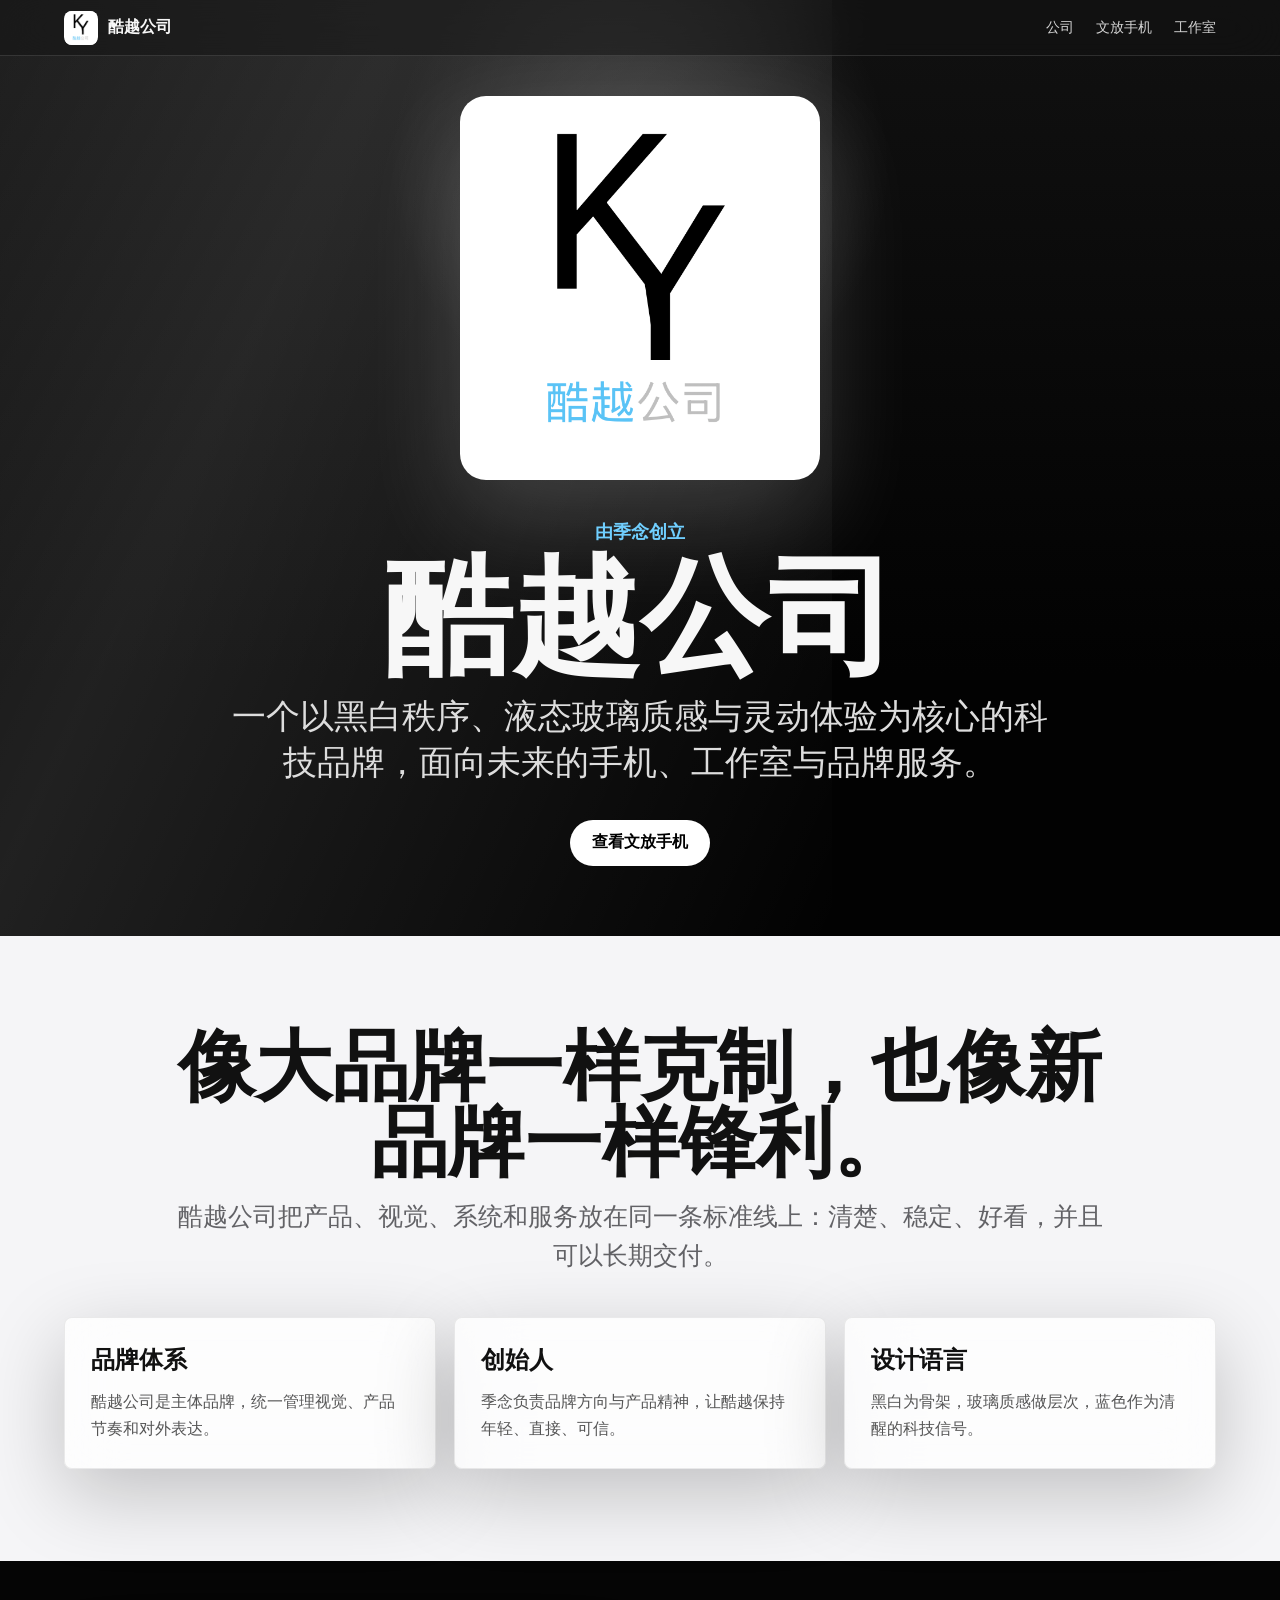
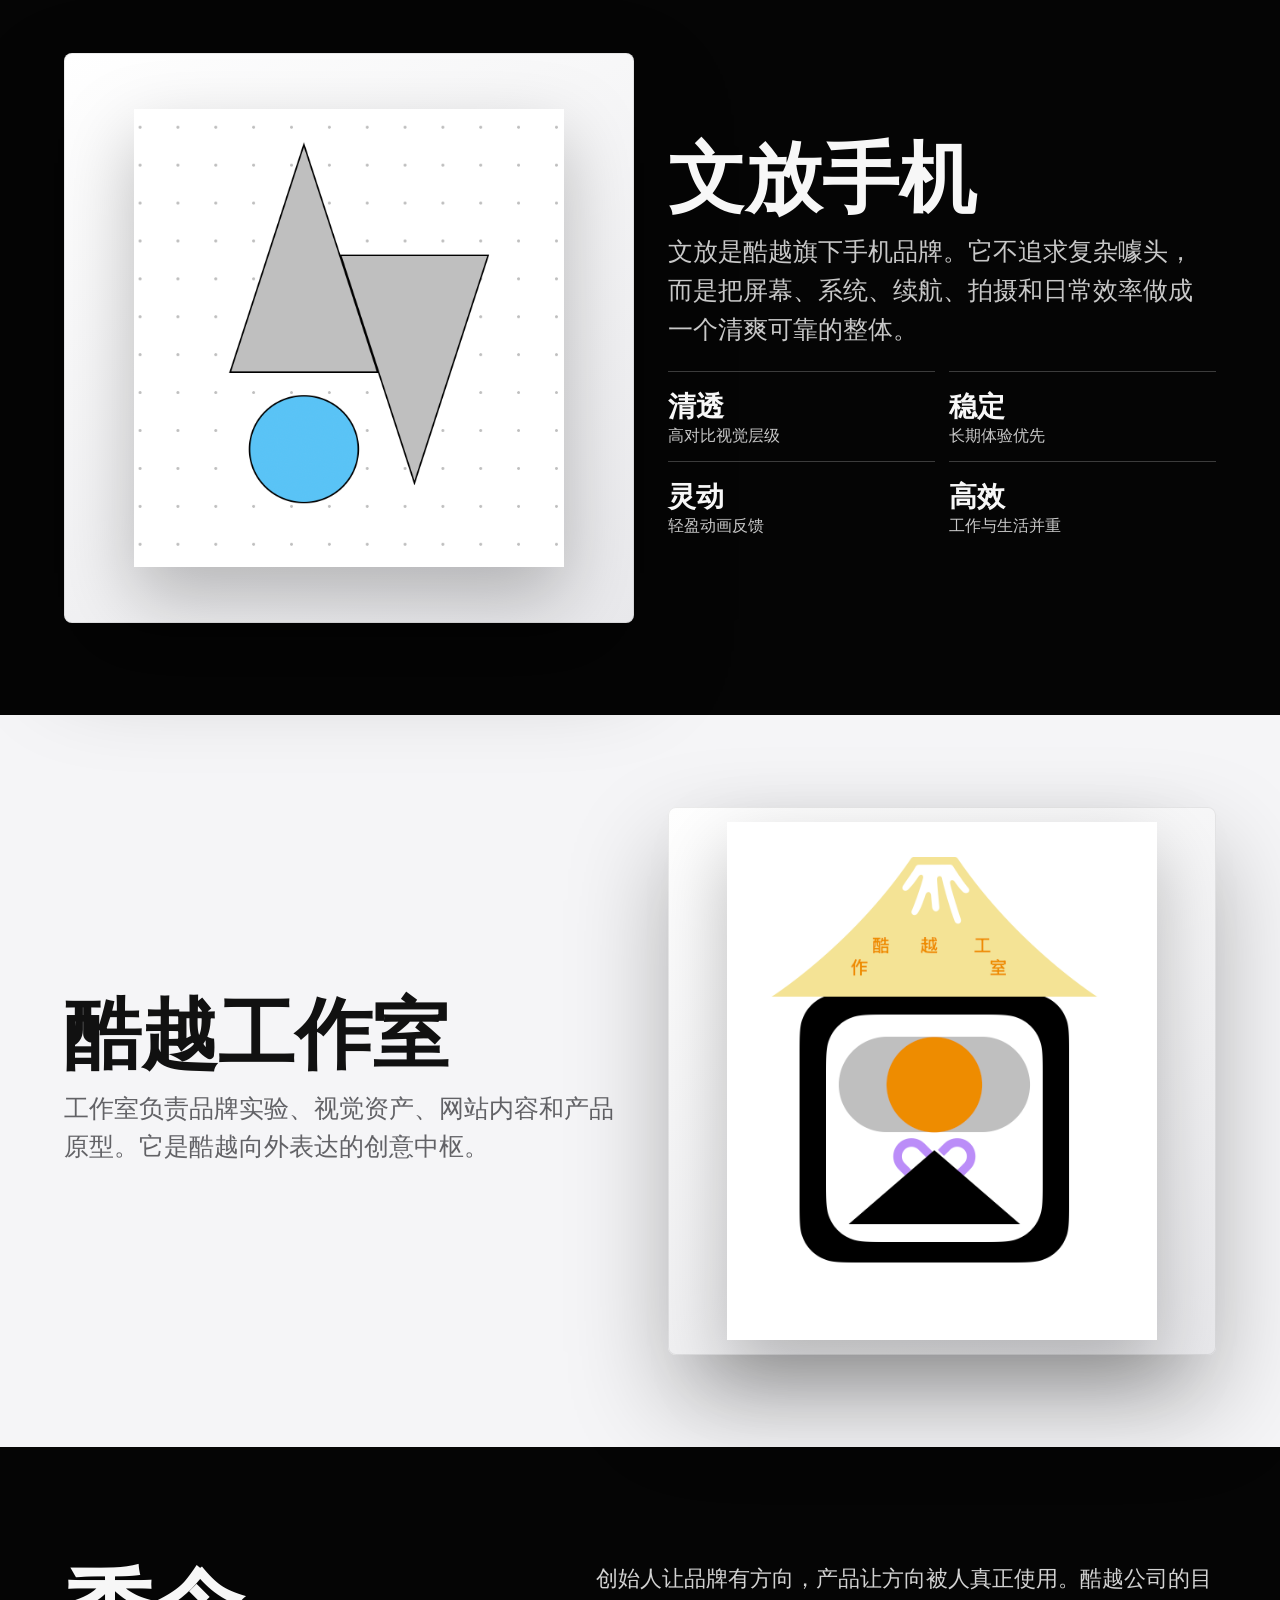
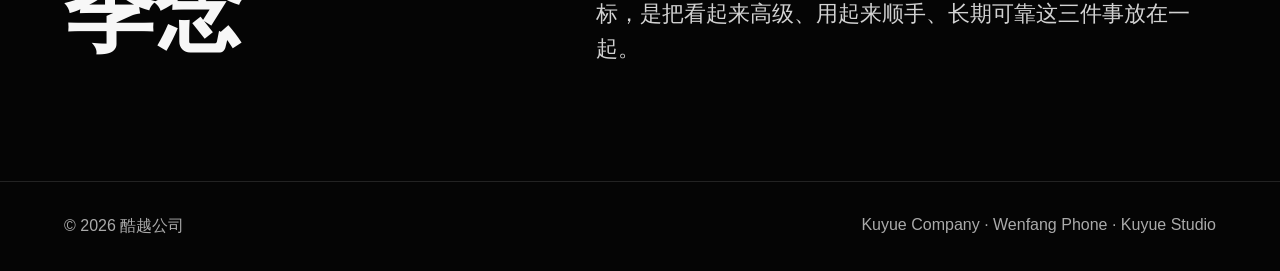
==== commit b60fef97: "Add files via upload" ====
--- a/index.html
+++ b/index.html
@@ -9,111 +9,11 @@
 </style>
 </head>
 <body>
-<nav class="nav"><div class="brand"><img src="[data-uri]" alt="酷越公司 Logo"><span>酷越公司</span></div><div><a href="#company">公司</a><a href="#phone">文放手机</a><a href="#studio">工作室</a><a href="#docs">Doc</a></div></nav>
-<header class="hero"><div class="hero-inner"><img class="hero-logo" src="[data-uri]" alt="酷越公司"><div class="eyebrow">由季念创立</div><h1>酷越公司</h1><p>一个以黑白秩序、液态玻璃质感与灵动体验为核心的科技品牌，面向未来的手机、工作室与品牌服务。</p><div class="actions"><a class="btn primary" href="#phone">查看文放手机</a><a class="btn secondary" href="#docs">进入 Doc</a></div></div></header>
+<nav class="nav"><div class="brand"><img src="[data-uri]" alt="酷越公司 Logo"><span>酷越公司</span></div><div><a href="#company">公司</a><a href="#phone">文放手机</a><a href="#studio">工作室</a></div></nav>
+<header class="hero"><div class="hero-inner"><img class="hero-logo" src="[data-uri]" alt="酷越公司"><div class="eyebrow">由季念创立</div><h1>酷越公司</h1><p>一个以黑白秩序、液态玻璃质感与灵动体验为核心的科技品牌，面向未来的手机、工作室与品牌服务。</p><div class="actions"><a class="btn primary" href="#phone">查看文放手机</a></div></div></header>
 <section id="company" class="light"><div class="section-head"><h2>像大品牌一样克制，也像新品牌一样锋利。</h2><p>酷越公司把产品、视觉、系统和服务放在同一条标准线上：清楚、稳定、好看，并且可以长期交付。</p></div><div class="grid"><div class="glass"><h3>品牌体系</h3><p>酷越公司是主体品牌，统一管理视觉、产品节奏和对外表达。</p></div><div class="glass"><h3>创始人</h3><p>季念负责品牌方向与产品精神，让酷越保持年轻、直接、可信。</p></div><div class="glass"><h3>设计语言</h3><p>黑白为骨架，玻璃质感做层次，蓝色作为清醒的科技信号。</p></div></div></section>
 <section id="phone" class="dark"><div class="product"><div class="device"><img src="[data-uri]" alt="文放手机品牌图形"></div><div><div class="section-head" style="text-align:left;margin:0"><h2>文放手机</h2><p>文放是酷越旗下手机品牌。它不追求复杂噱头，而是把屏幕、系统、续航、拍摄和日常效率做成一个清爽可靠的整体。</p></div><div class="specs"><div class="spec"><b>清透</b><span>高对比视觉层级</span></div><div class="spec"><b>稳定</b><span>长期体验优先</span></div><div class="spec"><b>灵动</b><span>轻盈动画反馈</span></div><div class="spec"><b>高效</b><span>工作与生活并重</span></div></div></div></div></section>
 <section id="studio" class="light"><div class="product"><div><div class="section-head" style="text-align:left;margin:0"><h2>酷越工作室</h2><p>工作室负责品牌实验、视觉资产、网站内容和产品原型。它是酷越向外表达的创意中枢。</p></div></div><div class="device"><img src="[data-uri]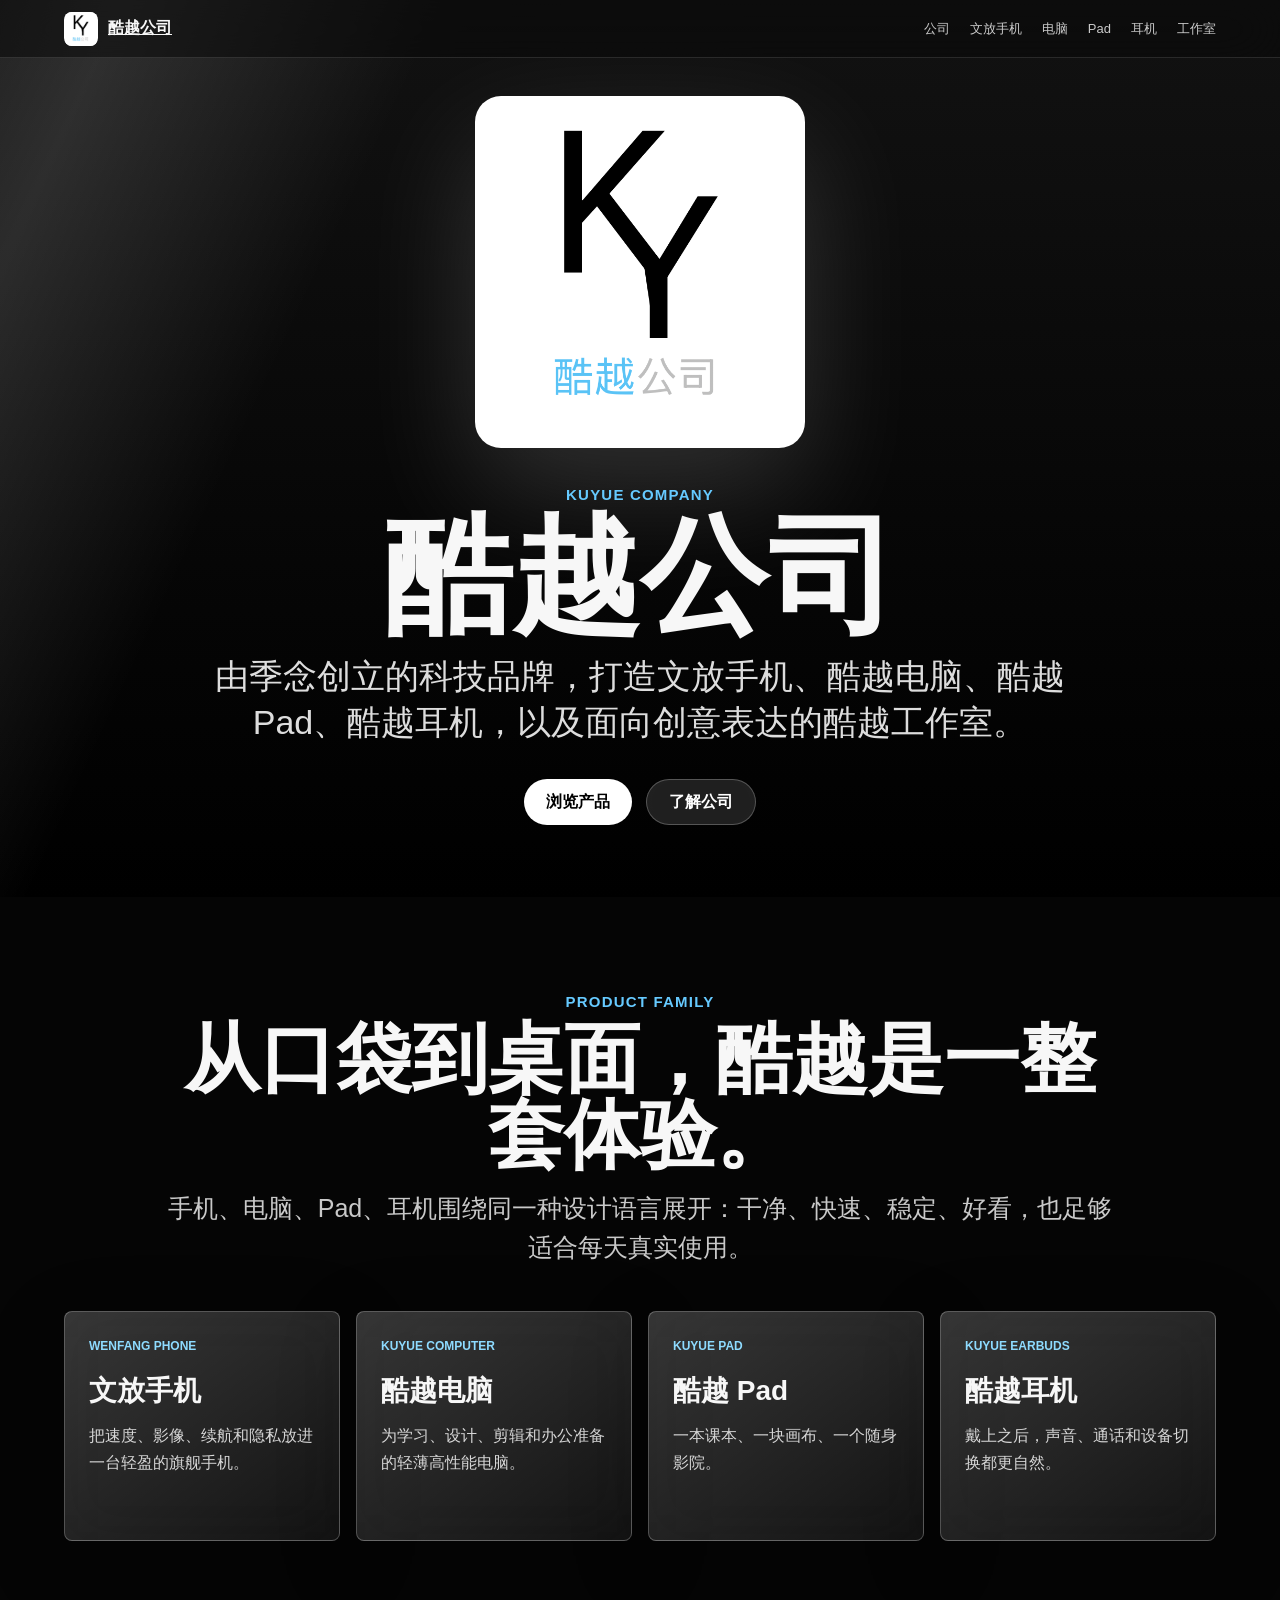
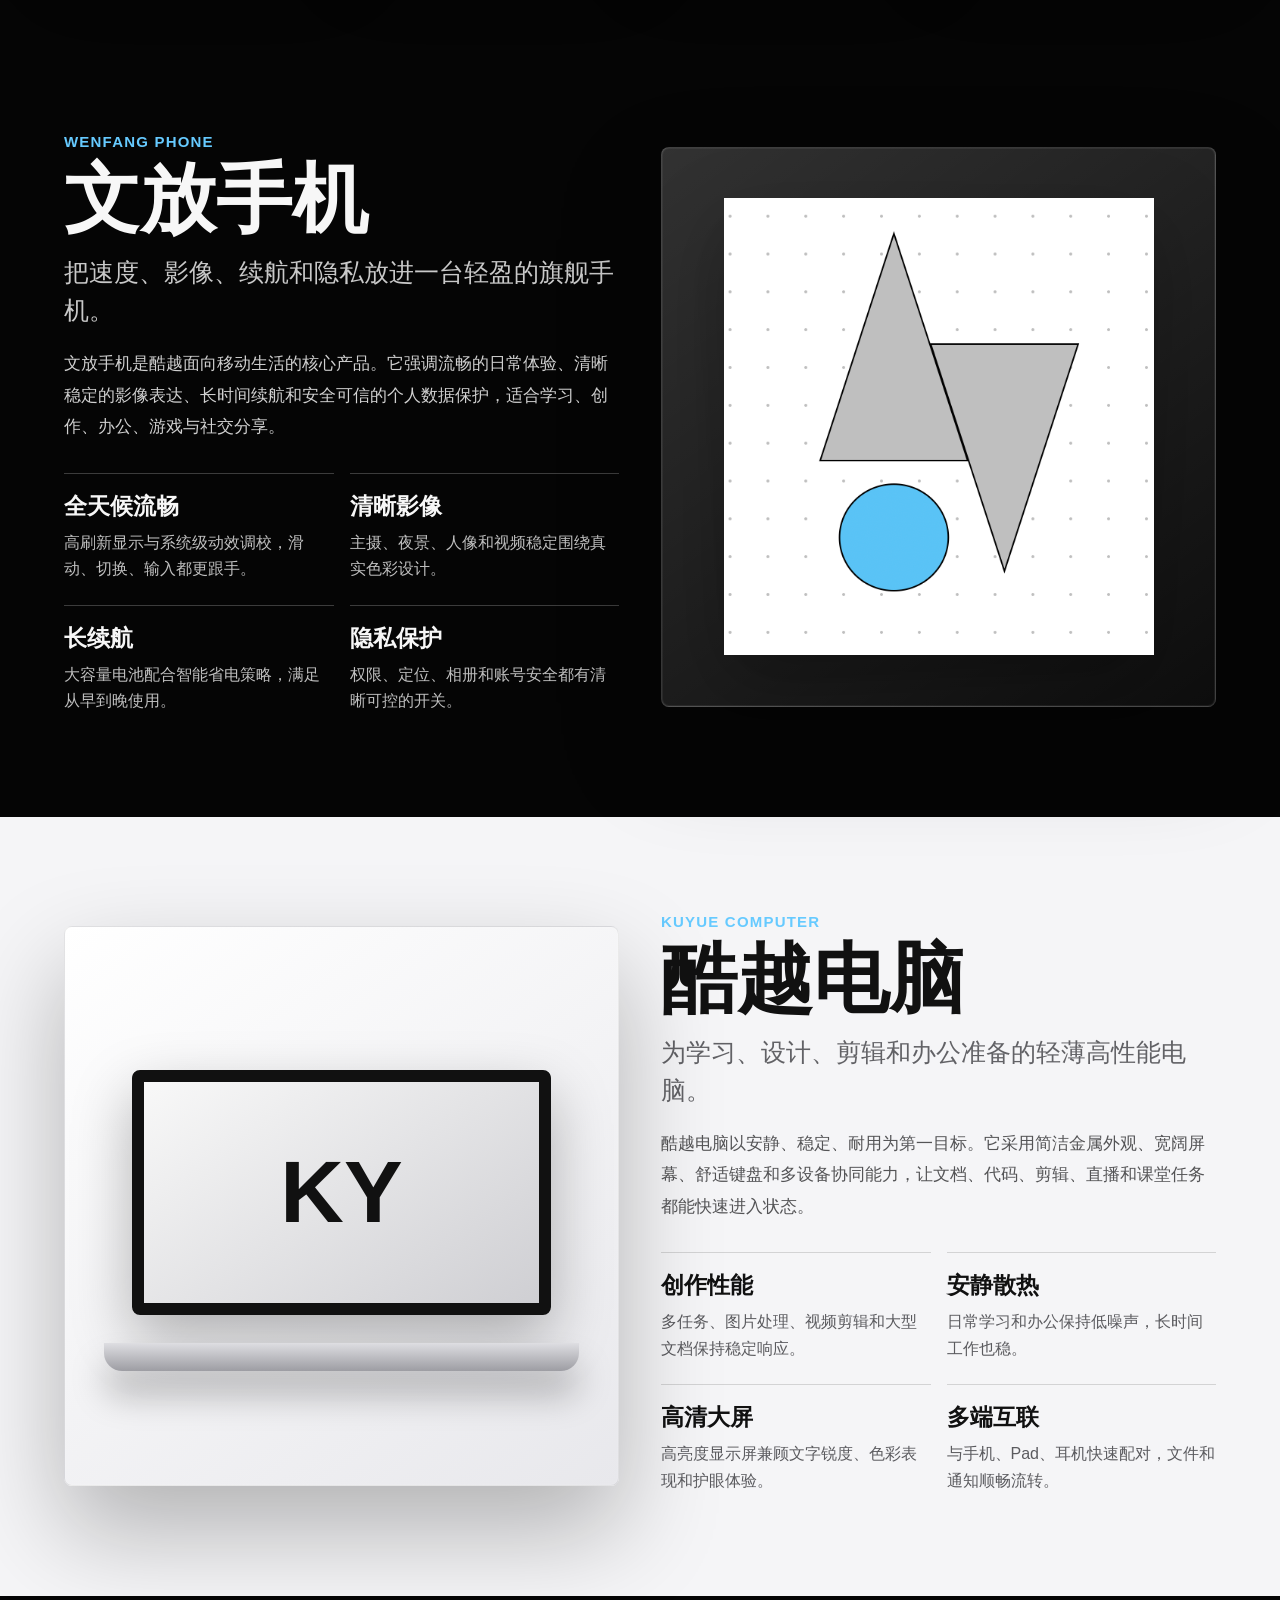
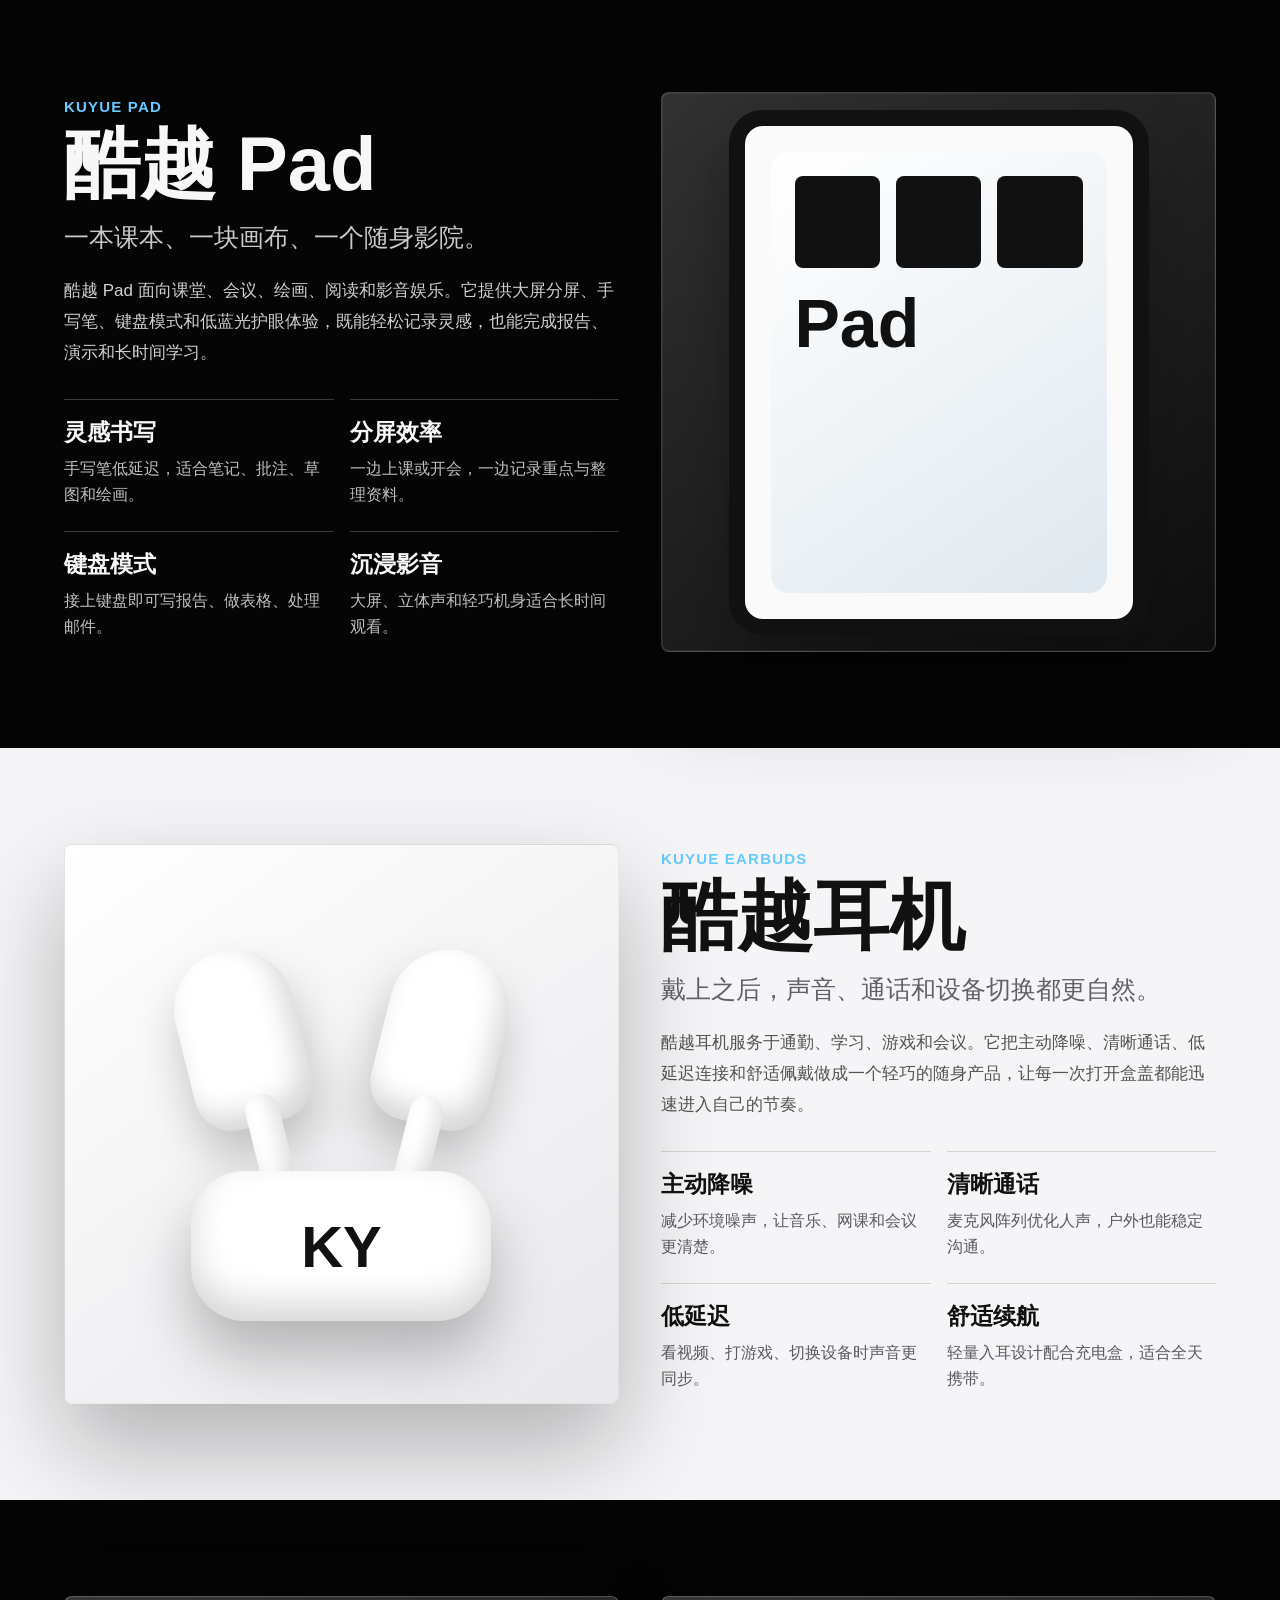
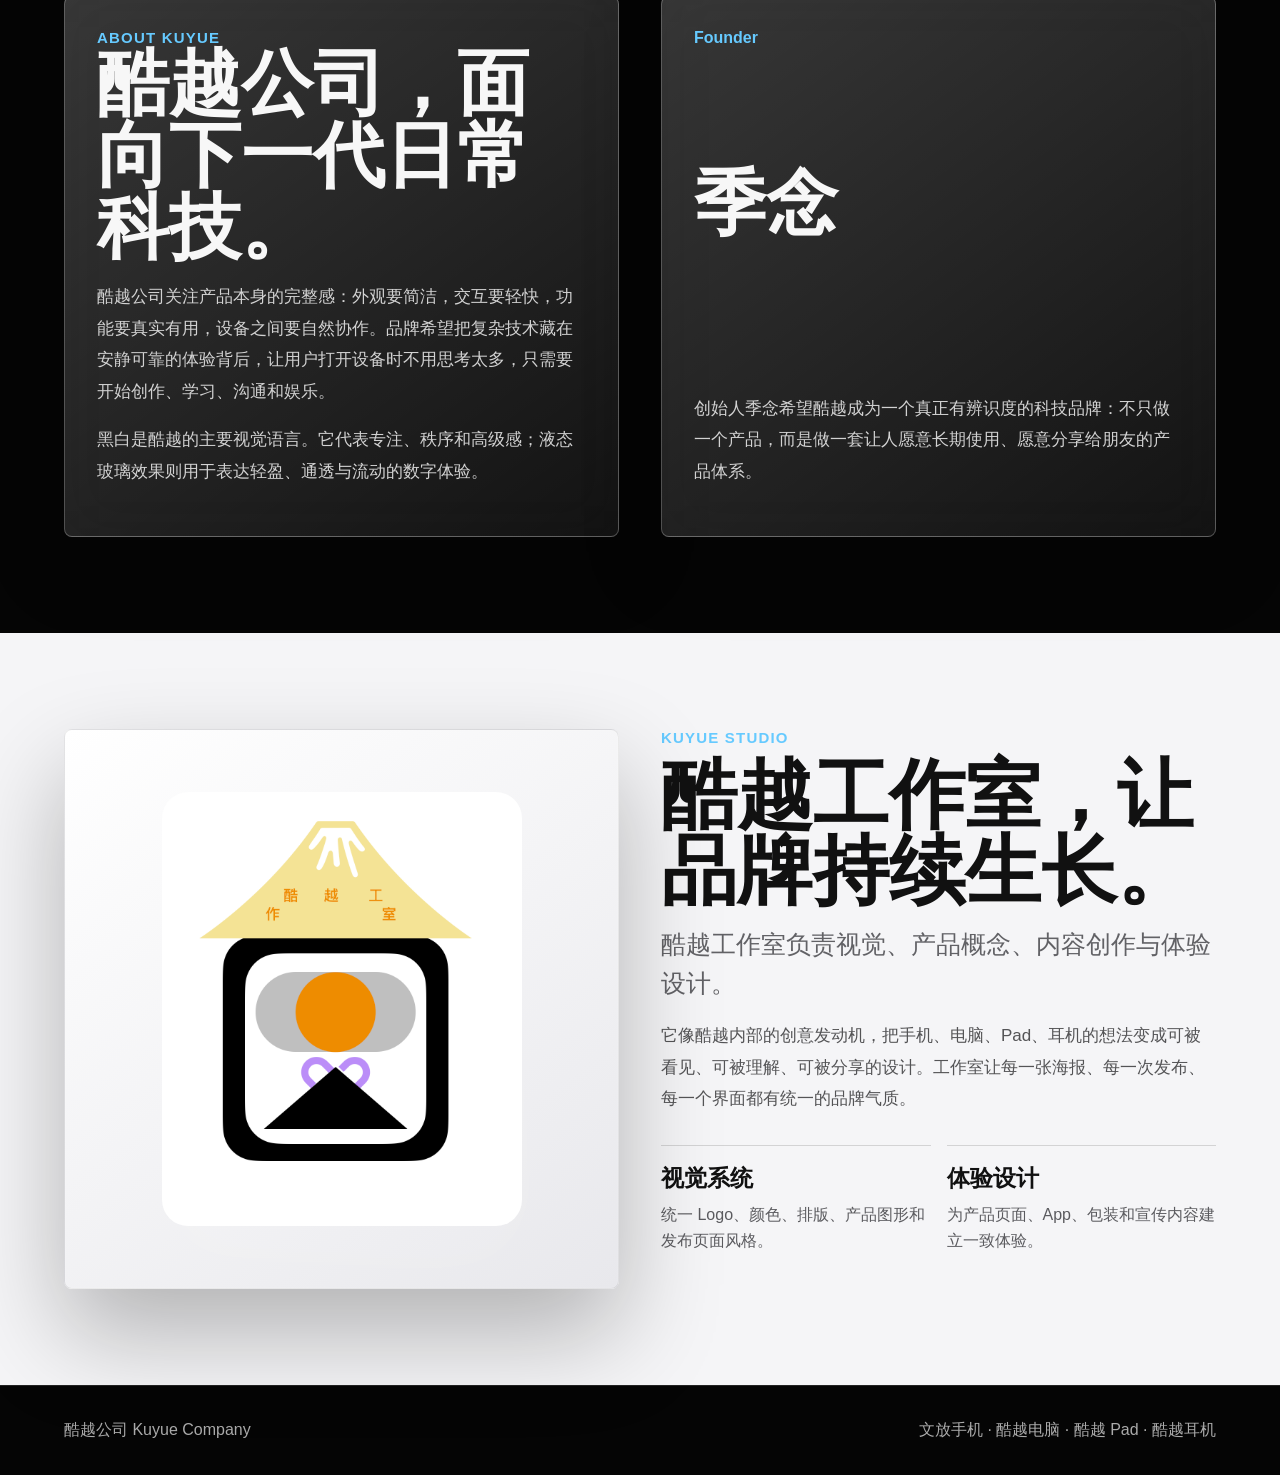
==== commit 8023d73b: "Update Kuyue product lineup page" ====
--- a/index.html
+++ b/index.html
@@ -1,20 +1,248 @@
 <!doctype html>
 <html lang="zh-CN">
 <head>
-<meta charset="utf-8">
-<meta name="viewport" content="width=device-width,initial-scale=1">
-<title>酷越公司 | Kuyue</title>
-<style>
-*{box-sizing:border-box}html{scroll-behavior:smooth}body{margin:0;font-family:-apple-system,BlinkMacSystemFont,"SF Pro Display","PingFang SC","Microsoft YaHei",Arial,sans-serif;background:#050505;color:#f7f7f7;letter-spacing:0;overflow-x:hidden}.nav{position:fixed;top:0;left:0;right:0;height:56px;z-index:20;display:flex;align-items:center;justify-content:space-between;padding:0 clamp(18px,5vw,72px);background:rgba(20,20,20,.48);backdrop-filter:blur(26px) saturate(1.5);border-bottom:1px solid rgba(255,255,255,.12)}.brand{display:flex;align-items:center;gap:10px;font-weight:700}.brand img{width:34px;height:34px;object-fit:contain;background:#fff;border-radius:8px}.nav a{color:#f4f4f4;text-decoration:none;font-size:14px;margin-left:22px;opacity:.86}.nav a:hover{opacity:1}.hero{min-height:96vh;display:grid;place-items:center;padding:96px 22px 70px;position:relative;background:radial-gradient(circle at 50% 18%,rgba(255,255,255,.18),transparent 25%),linear-gradient(180deg,#111,#020202 72%)}.hero:before{content:"";position:absolute;inset:0;background:linear-gradient(115deg,transparent,rgba(255,255,255,.12),transparent);transform:translateX(-35%);animation:shine 8s ease-in-out infinite}@keyframes shine{50%{transform:translateX(35%)}}.hero-inner{position:relative;text-align:center;max-width:1040px}.hero-logo{width:min(360px,70vw);border-radius:26px;background:rgba(255,255,255,.94);box-shadow:0 40px 100px rgba(255,255,255,.18);margin-bottom:36px}.eyebrow{color:#70cfff;font-size:18px;font-weight:700}.hero h1{font-size:clamp(54px,10vw,132px);line-height:.92;margin:14px 0 18px}.hero p{font-size:clamp(20px,3vw,34px);line-height:1.35;color:#ddd;margin:0 auto;max-width:820px}.actions{display:flex;gap:14px;justify-content:center;flex-wrap:wrap;margin-top:34px}.btn{display:inline-flex;align-items:center;justify-content:center;min-height:46px;padding:0 22px;border-radius:999px;text-decoration:none;font-weight:700}.primary{background:#fff;color:#000}.secondary{background:rgba(255,255,255,.12);color:#fff;border:1px solid rgba(255,255,255,.24);backdrop-filter:blur(18px)}section{padding:92px clamp(20px,5vw,78px)}.light{background:#f5f5f7;color:#111}.dark{background:#050505}.section-head{max-width:930px;margin:0 auto 42px;text-align:center}.section-head h2{font-size:clamp(38px,6vw,78px);line-height:1;margin:0 0 16px}.section-head p{font-size:clamp(18px,2.4vw,25px);color:#626266;line-height:1.55;margin:0}.dark .section-head p{color:#c8c8c8}.grid{display:grid;grid-template-columns:repeat(3,minmax(0,1fr));gap:18px;max-width:1180px;margin:0 auto}.glass{border:1px solid rgba(255,255,255,.28);background:linear-gradient(145deg,rgba(255,255,255,.2),rgba(255,255,255,.06));backdrop-filter:blur(28px) saturate(1.6);border-radius:8px;padding:26px;box-shadow:0 24px 80px rgba(0,0,0,.22)}.light .glass{background:rgba(255,255,255,.74);border-color:rgba(0,0,0,.08)}.glass h3{font-size:24px;margin:0 0 12px}.glass p{color:#d6d6d6;line-height:1.7;margin:0}.light .glass p{color:#555}.product{display:grid;grid-template-columns:1.02fr .98fr;gap:34px;align-items:center;max-width:1180px;margin:0 auto}.device{aspect-ratio:1/1;border-radius:8px;background:linear-gradient(150deg,#fff,#e9e9ec);display:grid;place-items:center;box-shadow:inset 0 0 0 1px rgba(0,0,0,.08),0 45px 100px rgba(0,0,0,.28)}.device img{width:min(430px,82%);filter:drop-shadow(0 30px 36px rgba(0,0,0,.25))}.specs{display:grid;grid-template-columns:repeat(2,1fr);gap:14px;margin-top:22px}.spec{border-top:1px solid rgba(255,255,255,.22);padding-top:16px}.spec b{display:block;font-size:28px}.spec span{color:#c8c8c8}.doc-shell{max-width:1180px;margin:0 auto;display:grid;grid-template-columns:230px 1fr;gap:22px}.doc-nav{position:sticky;top:76px;align-self:start;max-height:78vh;overflow:auto;padding:14px;border-radius:8px;background:rgba(255,255,255,.08);border:1px solid rgba(255,255,255,.14);backdrop-filter:blur(20px)}.doc-nav a{display:block;color:#eee;text-decoration:none;padding:9px 10px;border-radius:6px;font-size:13px}.doc-nav a:hover{background:rgba(255,255,255,.12)}.doc-pages{display:grid;gap:12px}.doc-page{border-radius:8px;padding:22px;background:rgba(255,255,255,.08);border:1px solid rgba(255,255,255,.12)}.doc-page span{color:#70cfff;font-weight:800}.doc-page h3{font-size:24px;margin:8px 0}.doc-page p{color:#d4d4d4;line-height:1.75;margin:0 0 8px}.founder{display:flex;align-items:center;justify-content:space-between;gap:26px;max-width:1180px;margin:0 auto}.founder strong{font-size:clamp(40px,7vw,92px)}.footer{padding:34px clamp(20px,5vw,78px);border-top:1px solid rgba(255,255,255,.12);color:#aaa;display:flex;justify-content:space-between;gap:20px;flex-wrap:wrap}@media(max-width:860px){.nav a{margin-left:12px;font-size:12px}.grid,.product,.doc-shell{grid-template-columns:1fr}.hero h1{font-size:54px}.founder{display:block}.doc-nav{position:relative;top:0;max-height:220px}.specs{grid-template-columns:1fr}}
-</style>
+  <meta charset="utf-8">
+  <meta name="viewport" content="width=device-width, initial-scale=1">
+  <title>酷越公司 | 文放手机、电脑、Pad、耳机</title>
+  <meta name="description" content="酷越公司由季念创立，产品包括文放手机、酷越电脑、酷越 Pad、酷越耳机与酷越工作室。">
+  <style>
+    *{box-sizing:border-box}
+    html{scroll-behavior:smooth}
+    body{margin:0;font-family:-apple-system,BlinkMacSystemFont,"SF Pro Display","PingFang SC","Microsoft YaHei",Arial,sans-serif;background:#050505;color:#f7f7f7;letter-spacing:0;overflow-x:hidden}
+    a{color:inherit}
+    .nav{position:fixed;top:0;left:0;right:0;height:58px;z-index:20;display:flex;align-items:center;justify-content:space-between;padding:0 clamp(18px,5vw,72px);background:rgba(8,8,8,.52);backdrop-filter:blur(28px) saturate(1.55);border-bottom:1px solid rgba(255,255,255,.12)}
+    .brand{display:flex;align-items:center;gap:10px;font-weight:800;white-space:nowrap}
+    .brand img{width:34px;height:34px;object-fit:contain;background:#fff;border-radius:8px}
+    .links{display:flex;align-items:center;gap:20px}
+    .links a{text-decoration:none;font-size:13px;color:#f4f4f4;opacity:.82;white-space:nowrap}
+    .links a:hover{opacity:1}
+    .hero{min-height:96vh;display:grid;place-items:center;padding:96px 22px 72px;position:relative;background:linear-gradient(180deg,#121212 0%,#050505 68%,#000 100%);overflow:hidden}
+    .hero:before{content:"";position:absolute;inset:0;background:linear-gradient(115deg,transparent 20%,rgba(255,255,255,.13),transparent 58%);transform:translateX(-42%);animation:shine 8s ease-in-out infinite}
+    .hero:after{content:"";position:absolute;left:8%;right:8%;bottom:-1px;height:1px;background:linear-gradient(90deg,transparent,rgba(255,255,255,.55),transparent)}
+    @keyframes shine{50%{transform:translateX(36%)}}
+    .hero-inner{position:relative;text-align:center;max-width:1100px}
+    .hero-logo{width:min(330px,68vw);border-radius:26px;background:rgba(255,255,255,.96);box-shadow:0 46px 120px rgba(255,255,255,.16);margin-bottom:34px}
+    .eyebrow,.kicker{color:#66caff;font-size:15px;font-weight:800;letter-spacing:.08em;text-transform:uppercase}
+    h1{font-size:clamp(56px,10vw,128px);line-height:.92;margin:14px 0 18px}
+    .hero p{font-size:clamp(20px,3vw,34px);line-height:1.36;color:#ddd;margin:0 auto;max-width:880px}
+    .actions{display:flex;gap:14px;justify-content:center;flex-wrap:wrap;margin-top:34px}
+    .btn{display:inline-flex;align-items:center;justify-content:center;min-height:46px;padding:0 22px;border-radius:999px;text-decoration:none;font-weight:800}
+    .primary{background:#fff;color:#000}.secondary{background:rgba(255,255,255,.12);color:#fff;border:1px solid rgba(255,255,255,.24);backdrop-filter:blur(18px)}
+    section{padding:96px clamp(20px,5vw,78px)}
+    .light{background:#f5f5f7;color:#111}.dark{background:#050505;color:#f7f7f7}
+    .section-head{max-width:960px;margin:0 auto 44px;text-align:center}
+    .section-head h2,.copy h2{font-size:clamp(38px,6vw,76px);line-height:1;margin:10px 0 16px}
+    .section-head p,.copy .lead{font-size:clamp(18px,2.4vw,25px);line-height:1.55;margin:0;color:#c9c9c9}
+    .light .section-head p,.light .copy .lead{color:#626266}
+    .glass{border:1px solid rgba(255,255,255,.26);background:linear-gradient(145deg,rgba(255,255,255,.2),rgba(255,255,255,.06));backdrop-filter:blur(28px) saturate(1.6);border-radius:8px;box-shadow:0 24px 80px rgba(0,0,0,.22)}
+    .family-grid{display:grid;grid-template-columns:repeat(4,minmax(0,1fr));gap:16px;max-width:1220px;margin:0 auto}
+    .product-card{display:block;min-height:230px;padding:24px;text-decoration:none;transition:transform .25s ease,border-color .25s ease}
+    .product-card:hover{transform:translateY(-6px);border-color:rgba(255,255,255,.52)}
+    .product-card span{font-size:12px;color:#8edbff;font-weight:800;text-transform:uppercase}
+    .product-card h3{font-size:28px;margin:18px 0 12px}
+    .product-card p{color:#d7d7d7;line-height:1.7;margin:0}
+    .product-wrap,.company-wrap,.studio-wrap{display:grid;grid-template-columns:1fr 1fr;gap:42px;align-items:center;max-width:1220px;margin:0 auto}
+    .reverse .copy{order:2}.reverse .device-stage{order:1}
+    .copy p:not(.lead){font-size:17px;line-height:1.85;color:#d0d0d0;margin:18px 0 0}.light .copy p:not(.lead){color:#545456}
+    .device-stage{min-height:560px;border-radius:8px;display:grid;place-items:center;position:relative;overflow:hidden;background:linear-gradient(145deg,rgba(255,255,255,.18),rgba(255,255,255,.04));border:1px solid rgba(255,255,255,.16);box-shadow:inset 0 0 0 1px rgba(255,255,255,.06),0 44px 100px rgba(0,0,0,.28)}
+    .light .device-stage{background:linear-gradient(145deg,#fff,#e8e8ec);border-color:rgba(0,0,0,.08)}
+    .phone-mark{width:min(430px,82%);filter:drop-shadow(0 30px 38px rgba(0,0,0,.25))}
+    .spec-grid{display:grid;grid-template-columns:repeat(2,minmax(0,1fr));gap:16px;margin-top:30px}
+    .spec{border-top:1px solid rgba(255,255,255,.22);padding-top:17px;min-height:116px}
+    .light .spec{border-color:rgba(0,0,0,.14)}
+    .spec b{display:block;font-size:23px;margin-bottom:8px}.spec span{display:block;color:#bfbfbf;line-height:1.65}.light .spec span{color:#5b5b5f}
+    .laptop{width:min(520px,86%);height:330px;display:grid;place-items:end center;position:relative}
+    .laptop-screen{width:88%;height:245px;border:12px solid #111;border-radius:8px;background:linear-gradient(145deg,#f8f8f8,#cfcfd3);display:grid;place-items:center;box-shadow:0 24px 60px rgba(0,0,0,.28)}
+    .laptop-screen span{font-size:88px;font-weight:900;color:#111}.laptop-base{width:100%;height:28px;border-radius:0 0 18px 18px;background:linear-gradient(180deg,#dedee2,#9d9da3);box-shadow:0 24px 34px rgba(0,0,0,.25)}
+    .tablet{width:min(420px,78%);aspect-ratio:4/5;border:16px solid #111;border-radius:34px;background:#fafafa;padding:26px;box-shadow:0 30px 70px rgba(0,0,0,.24)}
+    .tablet-ui{height:100%;border-radius:18px;background:linear-gradient(145deg,#fff,#dfe8ef);display:grid;grid-template-columns:repeat(3,1fr);gap:16px;padding:24px;align-content:start}.tablet-ui i{height:92px;border-radius:8px;background:#111}.tablet-ui strong{grid-column:1/4;align-self:end;font-size:68px;color:#111}
+    .earbuds{width:min(470px,84%);height:430px;position:relative}.bud{position:absolute;top:40px;width:120px;height:178px;border-radius:70px 70px 44px 44px;background:#fff;box-shadow:inset -10px -16px 28px rgba(0,0,0,.16),0 28px 48px rgba(0,0,0,.22)}.bud:after{content:"";position:absolute;left:46px;bottom:-90px;width:34px;height:120px;border-radius:999px;background:#fff;box-shadow:inset -8px -10px 18px rgba(0,0,0,.12)}.bud.left{left:72px;transform:rotate(-14deg)}.bud.right{right:72px;transform:rotate(14deg)}.case{position:absolute;left:50%;bottom:18px;transform:translateX(-50%);width:300px;height:150px;border-radius:54px;background:#fff;color:#111;display:grid;place-items:center;font-size:58px;font-weight:900;box-shadow:inset 0 -18px 36px rgba(0,0,0,.16),0 34px 60px rgba(0,0,0,.25)}
+    .company-wrap,.studio-wrap{align-items:stretch}
+    .story,.founder-card{padding:32px}.story h2,.founder-card strong{font-size:clamp(38px,6vw,72px);line-height:1;margin:0 0 18px}.story p,.founder-card p{font-size:17px;line-height:1.85;color:#d2d2d2}
+    .founder-card{display:flex;flex-direction:column;justify-content:space-between;min-height:430px}.founder-card span{color:#66caff;font-weight:900}.founder-card strong{display:block}
+    .studio-logo{width:min(360px,74%);border-radius:26px;background:#fff;box-shadow:0 34px 80px rgba(255,255,255,.12)}
+    .footer{padding:34px clamp(20px,5vw,78px);border-top:1px solid rgba(255,255,255,.12);color:#aaa;display:flex;justify-content:space-between;gap:20px;flex-wrap:wrap;background:#050505}
+    @media(max-width:980px){.links{gap:12px}.links a{font-size:12px}.family-grid{grid-template-columns:repeat(2,minmax(0,1fr))}.product-wrap,.company-wrap,.studio-wrap{grid-template-columns:1fr}.reverse .copy,.reverse .device-stage{order:initial}.device-stage{min-height:460px}.spec-grid{grid-template-columns:1fr}}
+    @media(max-width:680px){.nav{height:auto;min-height:58px;align-items:flex-start;padding-top:12px;padding-bottom:12px}.links{max-width:210px;justify-content:flex-end;flex-wrap:wrap}.hero{padding-top:118px}.family-grid{grid-template-columns:1fr}.product-card{min-height:190px}.device-stage{min-height:380px}.copy h2,.section-head h2{font-size:40px}.spec{min-height:auto}.laptop{height:250px}.laptop-screen{height:190px}.laptop-screen span{font-size:60px}.earbuds{height:340px}.bud{width:92px;height:138px}.bud.left{left:54px}.bud.right{right:54px}.case{width:230px;height:116px;font-size:44px}.tablet{border-width:12px}.tablet-ui strong{font-size:48px}}
+  </style>
 </head>
 <body>
-<nav class="nav"><div class="brand"><img src="[data-uri]" alt="酷越公司 Logo"><span>酷越公司</span></div><div><a href="#company">公司</a><a href="#phone">文放手机</a><a href="#studio">工作室</a></div></nav>
-<header class="hero"><div class="hero-inner"><img class="hero-logo" src="[data-uri]" alt="酷越公司"><div class="eyebrow">由季念创立</div><h1>酷越公司</h1><p>一个以黑白秩序、液态玻璃质感与灵动体验为核心的科技品牌，面向未来的手机、工作室与品牌服务。</p><div class="actions"><a class="btn primary" href="#phone">查看文放手机</a></div></div></header>
-<section id="company" class="light"><div class="section-head"><h2>像大品牌一样克制，也像新品牌一样锋利。</h2><p>酷越公司把产品、视觉、系统和服务放在同一条标准线上：清楚、稳定、好看，并且可以长期交付。</p></div><div class="grid"><div class="glass"><h3>品牌体系</h3><p>酷越公司是主体品牌，统一管理视觉、产品节奏和对外表达。</p></div><div class="glass"><h3>创始人</h3><p>季念负责品牌方向与产品精神，让酷越保持年轻、直接、可信。</p></div><div class="glass"><h3>设计语言</h3><p>黑白为骨架，玻璃质感做层次，蓝色作为清醒的科技信号。</p></div></div></section>
-<section id="phone" class="dark"><div class="product"><div class="device"><img src="[data-uri]" alt="文放手机品牌图形"></div><div><div class="section-head" style="text-align:left;margin:0"><h2>文放手机</h2><p>文放是酷越旗下手机品牌。它不追求复杂噱头，而是把屏幕、系统、续航、拍摄和日常效率做成一个清爽可靠的整体。</p></div><div class="specs"><div class="spec"><b>清透</b><span>高对比视觉层级</span></div><div class="spec"><b>稳定</b><span>长期体验优先</span></div><div class="spec"><b>灵动</b><span>轻盈动画反馈</span></div><div class="spec"><b>高效</b><span>工作与生活并重</span></div></div></div></div></section>
-<section id="studio" class="light"><div class="product"><div><div class="section-head" style="text-align:left;margin:0"><h2>酷越工作室</h2><p>工作室负责品牌实验、视觉资产、网站内容和产品原型。它是酷越向外表达的创意中枢。</p></div></div><div class="device"><img src="[data-uri]" alt="酷越工作室 Logo"></div></div></section>
-<section class="dark"><div class="founder"><strong>季念</strong><p style="max-width:620px;color:#d2d2d2;font-size:22px;line-height:1.6">创始人让品牌有方向，产品让方向被人真正使用。酷越公司的目标，是把看起来高级、用起来顺手、长期可靠这三件事放在一起。</p></div></section>
-<footer class="footer"><span>© 2026 酷越公司</span><span>Kuyue Company · Wenfang Phone · Kuyue Studio</span></footer>
+  <nav class="nav">
+    <a class="brand" href="#top"><img src="[data-uri]" alt="酷越公司 Logo"><span>酷越公司</span></a>
+    <div class="links">
+      <a href="#company">公司</a><a href="#phone">文放手机</a><a href="#computer">电脑</a><a href="#pad">Pad</a><a href="#earbuds">耳机</a><a href="#studio">工作室</a>
+    </div>
+  </nav>
+  <main id="top">
+    <section class="hero">
+      <div class="hero-inner">
+        <img class="hero-logo" src="[data-uri]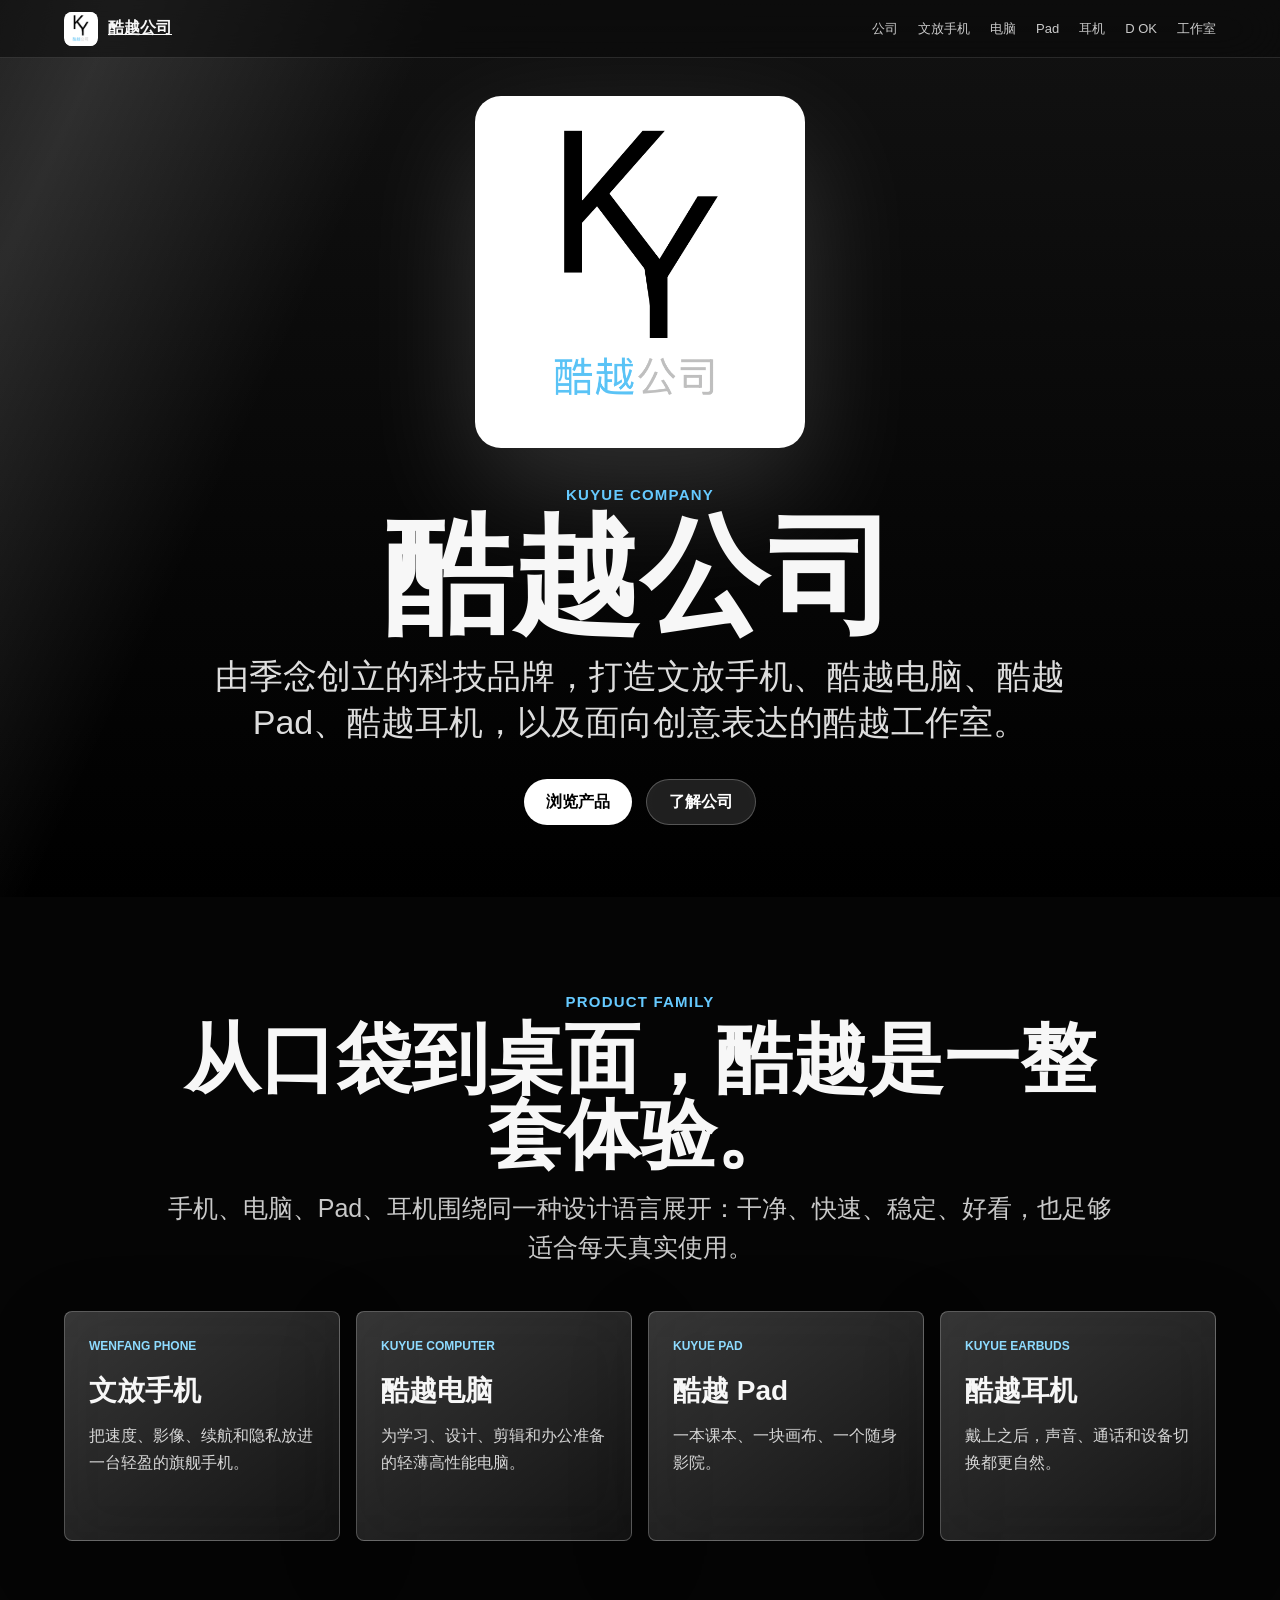
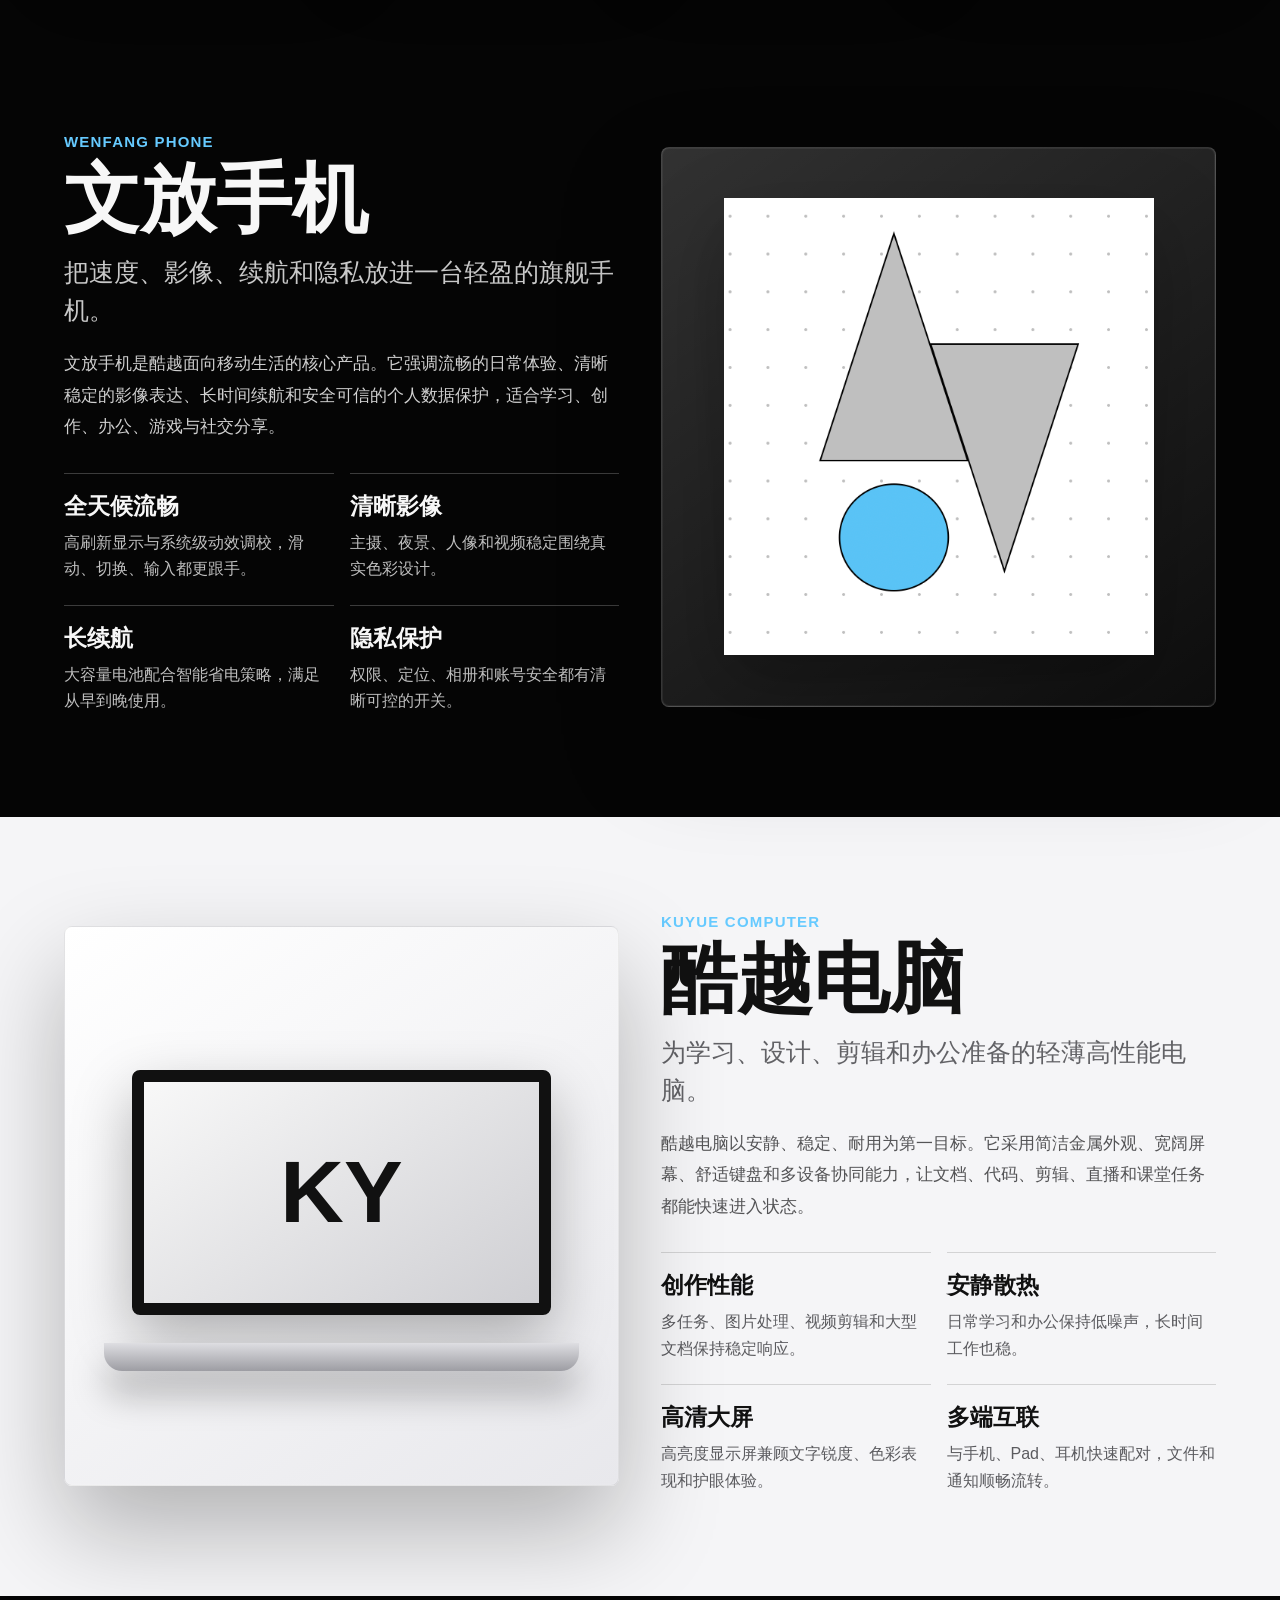
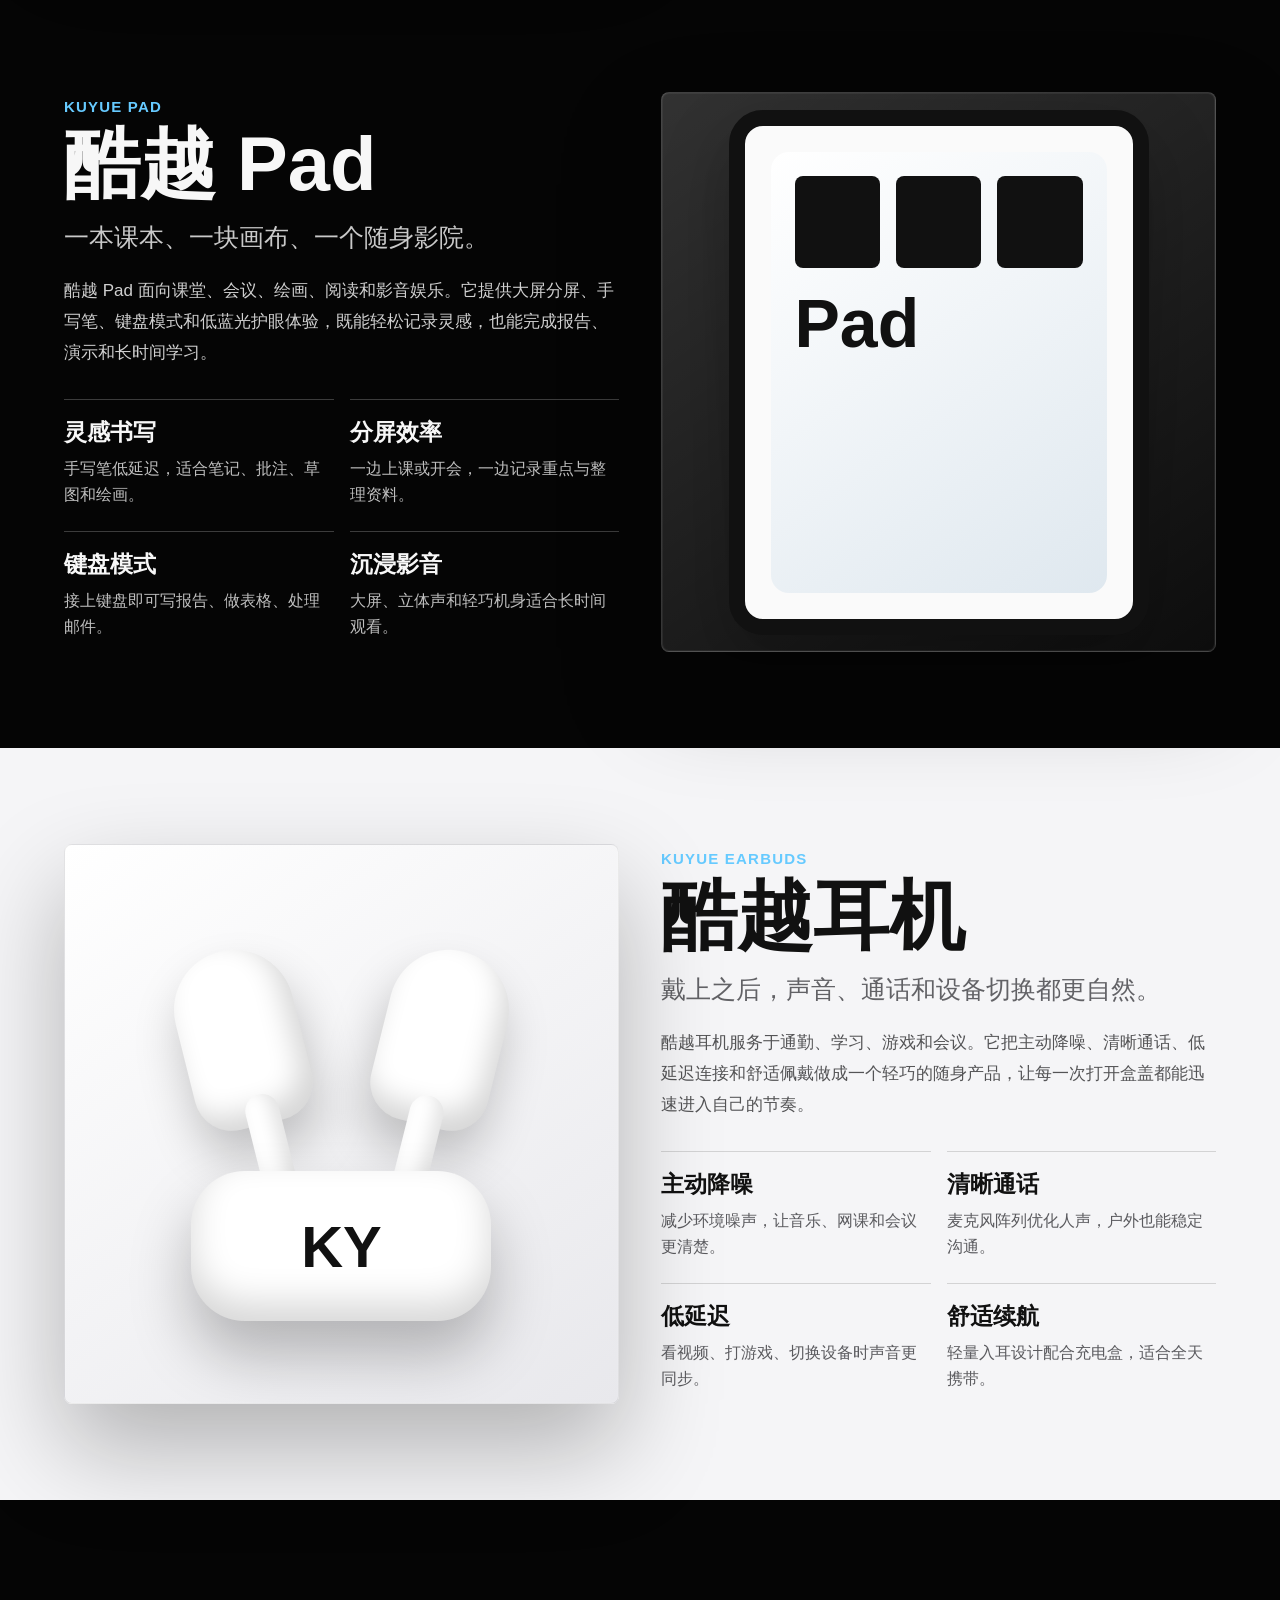
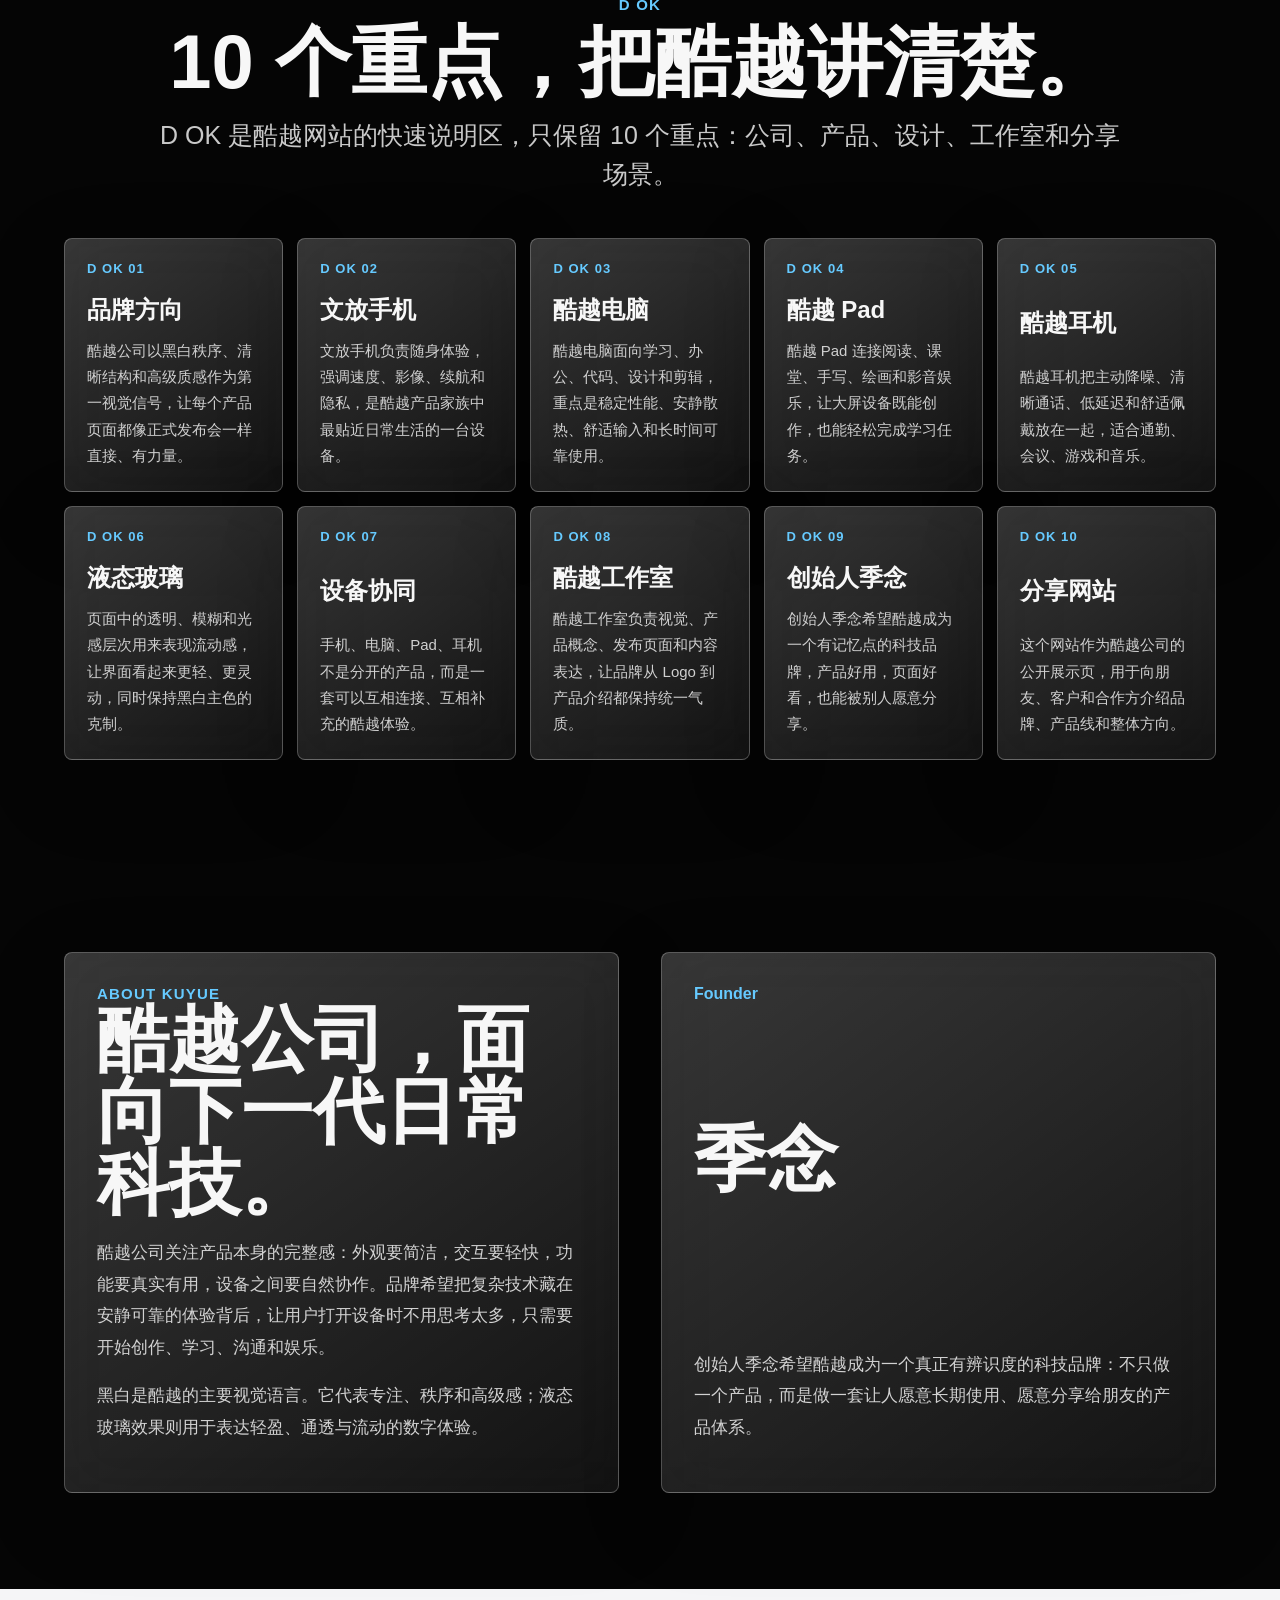
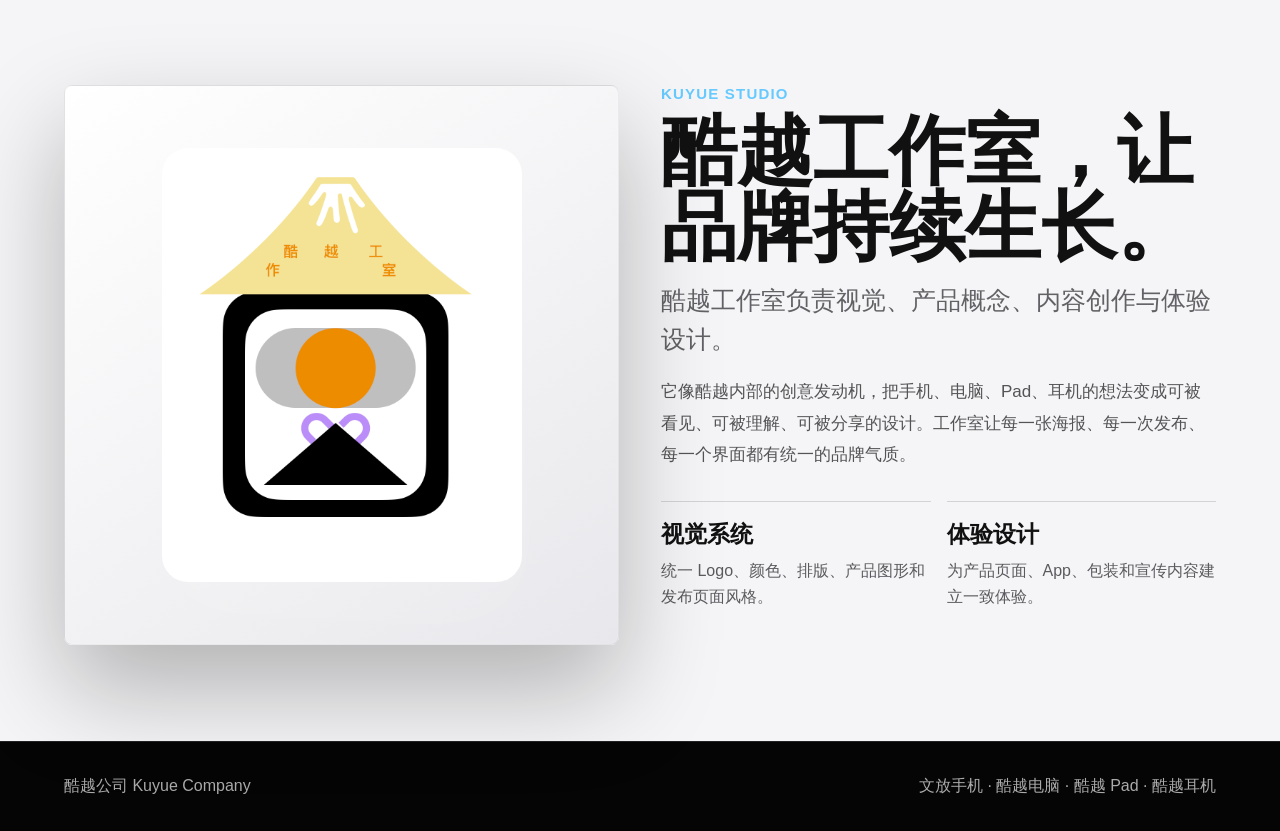
==== commit ee03c2ff: "Add D OK section" ====
--- a/index.html
+++ b/index.html
@@ -57,20 +57,24 @@
     .tablet{width:min(420px,78%);aspect-ratio:4/5;border:16px solid #111;border-radius:34px;background:#fafafa;padding:26px;box-shadow:0 30px 70px rgba(0,0,0,.24)}
     .tablet-ui{height:100%;border-radius:18px;background:linear-gradient(145deg,#fff,#dfe8ef);display:grid;grid-template-columns:repeat(3,1fr);gap:16px;padding:24px;align-content:start}.tablet-ui i{height:92px;border-radius:8px;background:#111}.tablet-ui strong{grid-column:1/4;align-self:end;font-size:68px;color:#111}
     .earbuds{width:min(470px,84%);height:430px;position:relative}.bud{position:absolute;top:40px;width:120px;height:178px;border-radius:70px 70px 44px 44px;background:#fff;box-shadow:inset -10px -16px 28px rgba(0,0,0,.16),0 28px 48px rgba(0,0,0,.22)}.bud:after{content:"";position:absolute;left:46px;bottom:-90px;width:34px;height:120px;border-radius:999px;background:#fff;box-shadow:inset -8px -10px 18px rgba(0,0,0,.12)}.bud.left{left:72px;transform:rotate(-14deg)}.bud.right{right:72px;transform:rotate(14deg)}.case{position:absolute;left:50%;bottom:18px;transform:translateX(-50%);width:300px;height:150px;border-radius:54px;background:#fff;color:#111;display:grid;place-items:center;font-size:58px;font-weight:900;box-shadow:inset 0 -18px 36px rgba(0,0,0,.16),0 34px 60px rgba(0,0,0,.25)}
+    .dok-grid{display:grid;grid-template-columns:repeat(5,minmax(0,1fr));gap:14px;max-width:1220px;margin:0 auto}
+    .dok-card{min-height:245px;padding:22px;display:flex;flex-direction:column;justify-content:space-between}
+    .dok-card span{color:#66caff;font-size:13px;font-weight:900;letter-spacing:.08em}
+    .dok-card h3{font-size:24px;margin:18px 0 12px}.dok-card p{font-size:15px;line-height:1.75;color:#d0d0d0;margin:0}
     .company-wrap,.studio-wrap{align-items:stretch}
     .story,.founder-card{padding:32px}.story h2,.founder-card strong{font-size:clamp(38px,6vw,72px);line-height:1;margin:0 0 18px}.story p,.founder-card p{font-size:17px;line-height:1.85;color:#d2d2d2}
     .founder-card{display:flex;flex-direction:column;justify-content:space-between;min-height:430px}.founder-card span{color:#66caff;font-weight:900}.founder-card strong{display:block}
     .studio-logo{width:min(360px,74%);border-radius:26px;background:#fff;box-shadow:0 34px 80px rgba(255,255,255,.12)}
     .footer{padding:34px clamp(20px,5vw,78px);border-top:1px solid rgba(255,255,255,.12);color:#aaa;display:flex;justify-content:space-between;gap:20px;flex-wrap:wrap;background:#050505}
-    @media(max-width:980px){.links{gap:12px}.links a{font-size:12px}.family-grid{grid-template-columns:repeat(2,minmax(0,1fr))}.product-wrap,.company-wrap,.studio-wrap{grid-template-columns:1fr}.reverse .copy,.reverse .device-stage{order:initial}.device-stage{min-height:460px}.spec-grid{grid-template-columns:1fr}}
-    @media(max-width:680px){.nav{height:auto;min-height:58px;align-items:flex-start;padding-top:12px;padding-bottom:12px}.links{max-width:210px;justify-content:flex-end;flex-wrap:wrap}.hero{padding-top:118px}.family-grid{grid-template-columns:1fr}.product-card{min-height:190px}.device-stage{min-height:380px}.copy h2,.section-head h2{font-size:40px}.spec{min-height:auto}.laptop{height:250px}.laptop-screen{height:190px}.laptop-screen span{font-size:60px}.earbuds{height:340px}.bud{width:92px;height:138px}.bud.left{left:54px}.bud.right{right:54px}.case{width:230px;height:116px;font-size:44px}.tablet{border-width:12px}.tablet-ui strong{font-size:48px}}
+    @media(max-width:980px){.links{gap:12px}.links a{font-size:12px}.family-grid{grid-template-columns:repeat(2,minmax(0,1fr))}.dok-grid{grid-template-columns:repeat(2,minmax(0,1fr))}.product-wrap,.company-wrap,.studio-wrap{grid-template-columns:1fr}.reverse .copy,.reverse .device-stage{order:initial}.device-stage{min-height:460px}.spec-grid{grid-template-columns:1fr}}
+    @media(max-width:680px){.nav{height:auto;min-height:58px;align-items:flex-start;padding-top:12px;padding-bottom:12px}.links{max-width:210px;justify-content:flex-end;flex-wrap:wrap}.hero{padding-top:118px}.family-grid,.dok-grid{grid-template-columns:1fr}.product-card{min-height:190px}.dok-card{min-height:190px}.device-stage{min-height:380px}.copy h2,.section-head h2{font-size:40px}.spec{min-height:auto}.laptop{height:250px}.laptop-screen{height:190px}.laptop-screen span{font-size:60px}.earbuds{height:340px}.bud{width:92px;height:138px}.bud.left{left:54px}.bud.right{right:54px}.case{width:230px;height:116px;font-size:44px}.tablet{border-width:12px}.tablet-ui strong{font-size:48px}}
   </style>
 </head>
 <body>
   <nav class="nav">
     <a class="brand" href="#top"><img src="[data-uri]" alt="酷越公司 Logo"><span>酷越公司</span></a>
     <div class="links">
-      <a href="#company">公司</a><a href="#phone">文放手机</a><a href="#computer">电脑</a><a href="#pad">Pad</a><a href="#earbuds">耳机</a><a href="#studio">工作室</a>
+      <a href="#company">公司</a><a href="#phone">文放手机</a><a href="#computer">电脑</a><a href="#pad">Pad</a><a href="#earbuds">耳机</a><a href="#dok">D OK</a><a href="#studio">工作室</a>
     </div>
   </nav>
   <main id="top">
@@ -211,6 +215,57 @@
       </div>
     </section>
 
+    <section class="dark" id="dok">
+  <div class="section-head">
+    <span class="kicker">D OK</span>
+    <h2>10 个重点，把酷越讲清楚。</h2>
+    <p>D OK 是酷越网站的快速说明区，只保留 10 个重点：公司、产品、设计、工作室和分享场景。</p>
+  </div>
+  <div class="dok-grid">
+    <article class="dok-card glass">
+          <span>D OK 01</span>
+          <h3>品牌方向</h3>
+          <p>酷越公司以黑白秩序、清晰结构和高级质感作为第一视觉信号，让每个产品页面都像正式发布会一样直接、有力量。</p>
+        </article><article class="dok-card glass">
+          <span>D OK 02</span>
+          <h3>文放手机</h3>
+          <p>文放手机负责随身体验，强调速度、影像、续航和隐私，是酷越产品家族中最贴近日常生活的一台设备。</p>
+        </article><article class="dok-card glass">
+          <span>D OK 03</span>
+          <h3>酷越电脑</h3>
+          <p>酷越电脑面向学习、办公、代码、设计和剪辑，重点是稳定性能、安静散热、舒适输入和长时间可靠使用。</p>
+        </article><article class="dok-card glass">
+          <span>D OK 04</span>
+          <h3>酷越 Pad</h3>
+          <p>酷越 Pad 连接阅读、课堂、手写、绘画和影音娱乐，让大屏设备既能创作，也能轻松完成学习任务。</p>
+        </article><article class="dok-card glass">
+          <span>D OK 05</span>
+          <h3>酷越耳机</h3>
+          <p>酷越耳机把主动降噪、清晰通话、低延迟和舒适佩戴放在一起，适合通勤、会议、游戏和音乐。</p>
+        </article><article class="dok-card glass">
+          <span>D OK 06</span>
+          <h3>液态玻璃</h3>
+          <p>页面中的透明、模糊和光感层次用来表现流动感，让界面看起来更轻、更灵动，同时保持黑白主色的克制。</p>
+        </article><article class="dok-card glass">
+          <span>D OK 07</span>
+          <h3>设备协同</h3>
+          <p>手机、电脑、Pad、耳机不是分开的产品，而是一套可以互相连接、互相补充的酷越体验。</p>
+        </article><article class="dok-card glass">
+          <span>D OK 08</span>
+          <h3>酷越工作室</h3>
+          <p>酷越工作室负责视觉、产品概念、发布页面和内容表达，让品牌从 Logo 到产品介绍都保持统一气质。</p>
+        </article><article class="dok-card glass">
+          <span>D OK 09</span>
+          <h3>创始人季念</h3>
+          <p>创始人季念希望酷越成为一个有记忆点的科技品牌，产品好用，页面好看，也能被别人愿意分享。</p>
+        </article><article class="dok-card glass">
+          <span>D OK 10</span>
+          <h3>分享网站</h3>
+          <p>这个网站作为酷越公司的公开展示页，用于向朋友、客户和合作方介绍品牌、产品线和整体方向。</p>
+        </article>
+  </div>
+</section>
+
     <section class="dark" id="company">
       <div class="company-wrap">
         <div class="story glass">
